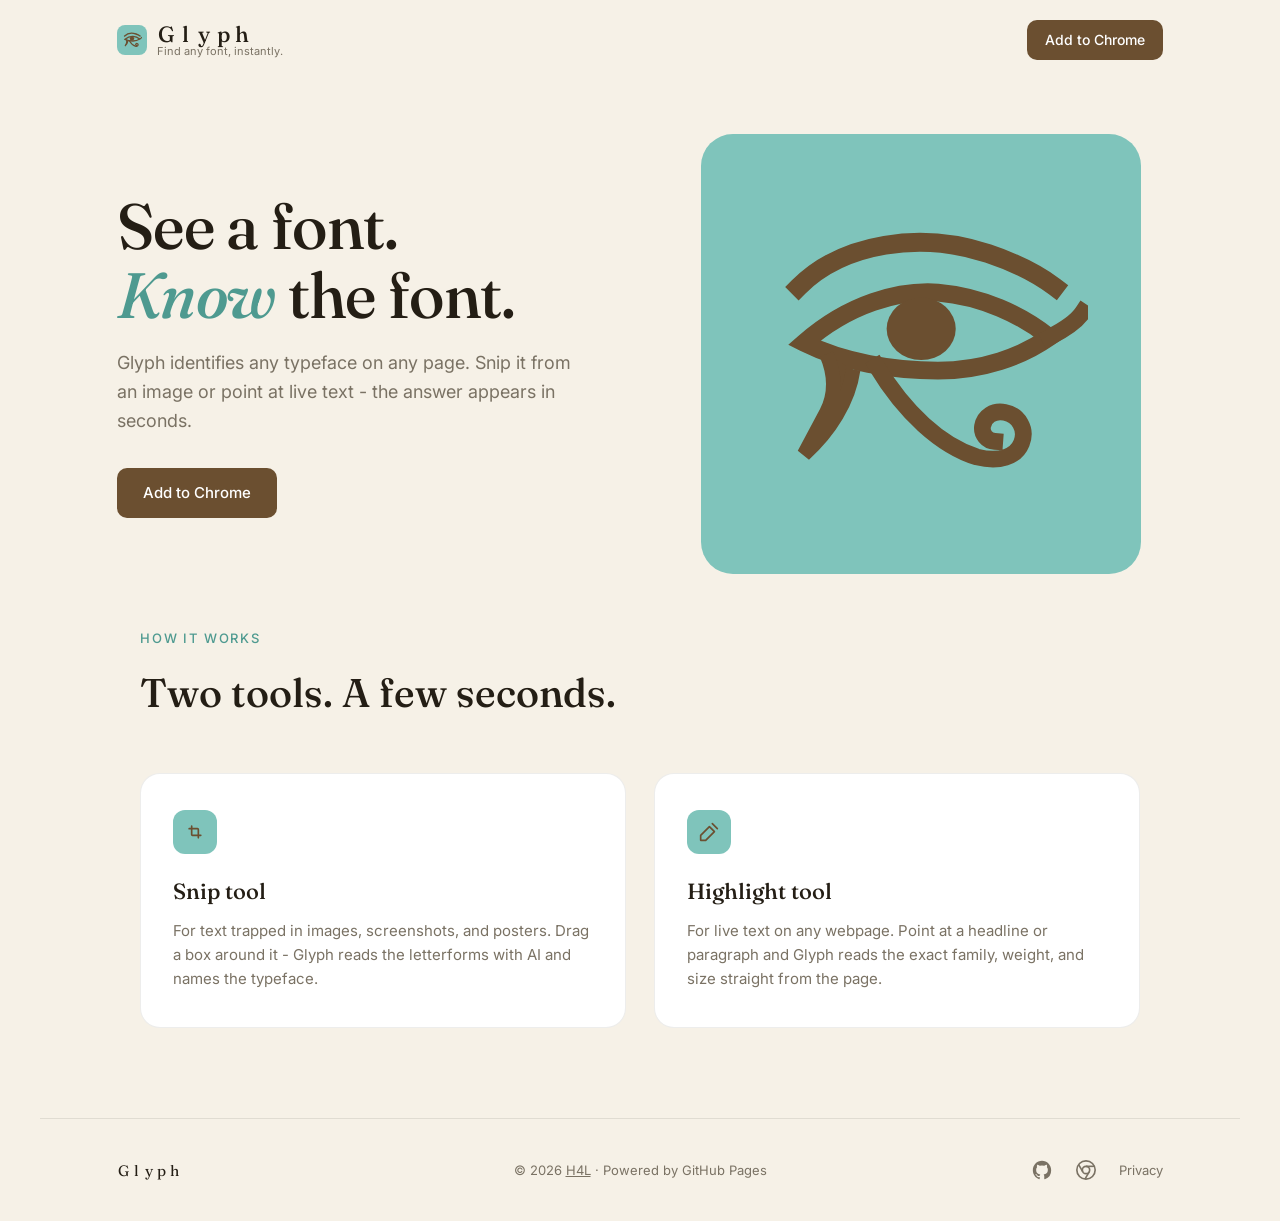
==== docs/index.html @ fb59b654 "Serve the privacy policy at /privacy/ so the address bar omits HTML filenames. Co-authored-by: Curso" ====
<!DOCTYPE html>
<html lang="en" class="is-loading">
<head>
<meta charset="utf-8" />
<meta name="viewport" content="width=device-width, initial-scale=1" />
<meta name="google-site-verification" content="kaML0ZGKJc46oklS4rG_bZQOGpfi-oRqp09yH_iU7cI" />
<title>Glyph - Find any font, instantly</title>
<link rel="icon" type="image/png" href="glyph-favicon.png">
<link rel="preconnect" href="https://fonts.googleapis.com">
<link rel="preconnect" href="https://fonts.gstatic.com" crossorigin>
<link id="glyph-fonts" rel="stylesheet" media="print" onload="this.media='all'" href="https://fonts.googleapis.com/css2?family=Fraunces:opsz,wght@9..144,400;9..144,500;9..144,600&family=Inter:wght@400;500&family=Noto+Sans+Egyptian+Hieroglyphs&display=swap">
<noscript><link rel="stylesheet" href="https://fonts.googleapis.com/css2?family=Fraunces:opsz,wght@9..144,400;9..144,500;9..144,600&family=Inter:wght@400;500&family=Noto+Sans+Egyptian+Hieroglyphs&display=swap"></noscript>
<style>
:root {
  --turquoise: #7FC4BB;
  --turquoise-deep: #4E9A90;
  --bronze: #6B4F30;
  --bronze-dark: #4A3620;
  --sand: #F6F1E7;
  --ink: #241E15;
  --muted: #7A7264;
}
* { margin: 0; padding: 0; box-sizing: border-box; }
html { scroll-behavior: smooth; }
body {
  font-family: "Inter", -apple-system, sans-serif;
  background: var(--sand);
  color: var(--ink);
  font-size: 16px;
  line-height: 1.6;
  -webkit-font-smoothing: antialiased;
}
.display { font-family: "Fraunces", Georgia, serif; }
h1, h2, h3 { font-family: "Fraunces", Georgia, serif; }

nav {
  display: flex;
  align-items: center;
  justify-content: space-between;
  padding: 20px 6vw;
  max-width: 1200px;
  margin: 0 auto;
}
.nav-brand { display: flex; align-items: center; gap: 10px; font-weight: 500; font-size: 22px; }
.brand-text {
  display: flex;
  flex-direction: column;
  align-items: flex-start;
  width: max-content;
  line-height: 1.15;
}
.brand-tag {
  font-size: 11px;
  color: var(--muted);
  font-weight: 400;
  font-family: "Inter", sans-serif;
  white-space: nowrap;
}
.wordmark {
  position: relative;
  display: inline-block;
  width: 4.3em;
  line-height: 1;
}
.latin-row, .hiero-row {
  display: grid;
  grid-template-columns: repeat(5, 1fr);
  width: 100%;
  align-items: center;
  justify-items: center;
}
.hiero-row {
  position: absolute;
  left: 0;
  top: 50%;
  transform: translateY(-50%);
  font-family: "Noto Sans Egyptian Hieroglyphs", serif;
  font-size: 0.56em;
  color: var(--bronze);
}
.latin-row span { animation: toHiero 27.04s linear infinite; }
.hiero-row span { opacity: 0; animation: toLatin 27.04s linear infinite; }
.latin-row span:nth-child(1), .hiero-row span:nth-child(1) { animation-delay: 0s; }
.latin-row span:nth-child(2), .hiero-row span:nth-child(2) { animation-delay: 1.4s; }
.latin-row span:nth-child(3), .hiero-row span:nth-child(3) { animation-delay: 2.8s; }
.latin-row span:nth-child(4), .hiero-row span:nth-child(4) { animation-delay: 4.2s; }
.latin-row span:nth-child(5), .hiero-row span:nth-child(5) { animation-delay: 5.6s; }

@keyframes toHiero {
  0%, 39.05% { opacity: 1; }
  46.45%, 71.3% { opacity: 0; }
  78.7%, 100% { opacity: 1; }
}
@keyframes toLatin {
  0%, 39.05% { opacity: 0; }
  46.45%, 71.3% { opacity: 1; }
  78.7%, 100% { opacity: 0; }
}
@media (prefers-reduced-motion: reduce) {
  .latin-row span { animation: none; }
  .hiero-row span { animation: none; opacity: 0; }
}
.nav-tile {
  width: 30px; height: 30px; border-radius: 8px;
  background: var(--turquoise);
  display: flex; align-items: center; justify-content: center;
}
.nav-links { display: flex; gap: 28px; align-items: center; }
.nav-links a { color: var(--muted); text-decoration: none; font-size: 14px; }
.nav-links a:hover { color: var(--ink); }
.nav-links a.btn-primary { color: #fff; }
.nav-links a.btn-primary:hover { color: #fff; }

.hero {
  max-width: 1200px;
  margin: 0 auto;
  padding: 6vh 6vw 0;
  display: grid;
  grid-template-columns: 1fr 1fr;
  gap: 6vw;
  align-items: center;
}
.hero-eye {
  background: var(--turquoise);
  border-radius: 32px;
  aspect-ratio: 1;
  display: flex;
  align-items: center;
  justify-content: center;
  max-width: 440px;
  justify-self: center;
  width: 100%;
}
.hero-eye svg { width: 76%; height: auto; }

h1 {
  font-family: "Fraunces", Georgia, serif;
  font-size: clamp(40px, 5vw, 64px);
  font-weight: 500;
  line-height: 1.08;
  letter-spacing: -0.01em;
  margin-bottom: 20px;
}
h1 em { font-style: italic; color: var(--turquoise-deep); }
.hero-sub {
  font-size: 18px;
  color: var(--muted);
  max-width: 42ch;
  margin-bottom: 32px;
}
.cta-row { display: flex; gap: 14px; align-items: center; flex-wrap: wrap; }
.btn {
  display: inline-block;
  padding: 13px 26px;
  border-radius: 10px;
  text-decoration: none;
  font-size: 15px;
  font-weight: 500;
  transition: transform 0.12s ease;
}
.btn:active { transform: scale(0.98); }
.btn-primary { background: var(--bronze); color: #fff; }
.btn-primary:hover { background: var(--bronze-dark); }
.btn-ghost { color: var(--bronze); border: 1.5px solid var(--bronze); }
.btn-ghost:hover { background: rgba(107, 79, 48, 0.06); }

.how {
  padding: 6vh 6vw 10vh;
}
.how-inner { max-width: 1000px; margin: 0 auto; }
.eyebrow {
  font-size: 13px;
  letter-spacing: 0.14em;
  text-transform: uppercase;
  color: var(--turquoise-deep);
  font-weight: 500;
  margin-bottom: 12px;
}
h2 {
  font-family: "Fraunces", Georgia, serif;
  font-size: clamp(28px, 3.2vw, 40px);
  font-weight: 500;
  margin-bottom: 48px;
}
.steps {
  display: grid;
  grid-template-columns: repeat(auto-fit, minmax(240px, 1fr));
  gap: 40px;
}
.step-mark {
  font-family: "Fraunces", Georgia, serif;
  font-size: 15px;
  color: var(--bronze);
  border: 1.5px solid var(--bronze);
  width: 34px; height: 34px;
  border-radius: 50%;
  display: flex; align-items: center; justify-content: center;
  margin-bottom: 16px;
}
.step h3 { font-family: "Fraunces", Georgia, serif; font-size: 17px; font-weight: 500; margin-bottom: 8px; }
.step p { font-size: 15px; color: var(--muted); }

.split {
  display: grid;
  grid-template-columns: repeat(auto-fit, minmax(280px, 1fr));
  gap: 28px;
}
.tool-card {
  background: #fff;
  border-radius: 20px;
  padding: 36px 32px;
  border: 0.5px solid rgba(36, 30, 21, 0.08);
}
.tool-card .icon {
  width: 44px; height: 44px;
  border-radius: 12px;
  background: var(--turquoise);
  display: flex; align-items: center; justify-content: center;
  margin-bottom: 20px;
}
.tool-card h3 {
  font-family: "Fraunces", Georgia, serif;
  font-size: 22px;
  font-weight: 500;
  margin-bottom: 10px;
}
.tool-card p { font-size: 15px; color: var(--muted); }

footer {
  border-top: 0.5px solid rgba(36, 30, 21, 0.1);
  padding: 40px 6vw;
  display: grid;
  grid-template-columns: 1fr auto 1fr;
  align-items: center;
  max-width: 1200px;
  margin: 0 auto;
  font-size: 13px;
  color: var(--muted);
}
footer > span:nth-child(2) { text-align: center; }
footer .footer-links { justify-self: end; }
footer .display { font-size: 15px; color: var(--ink); }
.footer-links { display: flex; gap: 22px; }
.footer-link {
  display: inline-flex;
  align-items: center;
  gap: 7px;
  color: var(--muted);
  text-decoration: none;
  font-size: 13px;
}
.footer-link:hover { color: var(--ink); }

@media (max-width: 760px) {
  .hero { grid-template-columns: 1fr; padding-top: 4vh; }
  .hero-eye { max-width: 300px; order: -1; }
  .nav-links a:not(.btn) { display: none; }
}
@media (prefers-reduced-motion: reduce) {
  html { scroll-behavior: auto; }
  .btn { transition: none; }
}

html.is-loading { overflow: hidden; }
#loader {
  position: fixed;
  inset: 0;
  z-index: 20;
  display: flex;
  align-items: center;
  justify-content: center;
  background: var(--sand);
  transition: opacity 0.45s ease, visibility 0.45s ease;
}
#loader.is-done {
  opacity: 0;
  visibility: hidden;
  pointer-events: none;
}
.loader-sr {
  position: absolute;
  width: 1px;
  height: 1px;
  padding: 0;
  margin: -1px;
  overflow: hidden;
  clip: rect(0, 0, 0, 0);
  white-space: nowrap;
  border: 0;
}
.loader-wordmark {
  position: relative;
  width: min(6.4em, 92vw);
  font-family: "Fraunces", Georgia, serif;
  font-size: clamp(52px, 8.5vw, 92px);
  font-weight: 500;
  line-height: 1;
  color: var(--ink);
}
.loader-latin,
.loader-hiero {
  display: grid;
  grid-template-columns: repeat(5, 1fr);
  width: 100%;
  align-items: center;
  justify-items: center;
}
.loader-hiero {
  position: absolute;
  left: 0;
  top: 50%;
  transform: translateY(-50%);
  font-family: "Noto Sans Egyptian Hieroglyphs", serif;
  font-weight: 400;
  font-size: 0.82em;
  color: var(--bronze);
}
.loader-hiero span { opacity: 0; }
#loader.loader-play .loader-latin span { animation: loaderToHiero 2.6s ease-in-out infinite; }
#loader.loader-play .loader-hiero span { animation: loaderToLatin 2.6s ease-in-out infinite; }
#loader.loader-play .loader-latin span:nth-child(1),
#loader.loader-play .loader-hiero span:nth-child(1) { animation-delay: 0s; }
#loader.loader-play .loader-latin span:nth-child(2),
#loader.loader-play .loader-hiero span:nth-child(2) { animation-delay: 0.14s; }
#loader.loader-play .loader-latin span:nth-child(3),
#loader.loader-play .loader-hiero span:nth-child(3) { animation-delay: 0.28s; }
#loader.loader-play .loader-latin span:nth-child(4),
#loader.loader-play .loader-hiero span:nth-child(4) { animation-delay: 0.42s; }
#loader.loader-play .loader-latin span:nth-child(5),
#loader.loader-play .loader-hiero span:nth-child(5) { animation-delay: 0.56s; }
@keyframes loaderToHiero {
  0%, 20% { opacity: 1; }
  36%, 70% { opacity: 0; }
  86%, 100% { opacity: 1; }
}
@keyframes loaderToLatin {
  0%, 20% { opacity: 0; }
  36%, 70% { opacity: 1; }
  86%, 100% { opacity: 0; }
}
@media (prefers-reduced-motion: reduce) {
  #loader { transition: none; }
  #loader.loader-play .loader-latin span,
  #loader.loader-play .loader-hiero span { animation: none; }
  #loader.loader-play .loader-hiero span { opacity: 0; }
}
</style>
</head>
<body>

<div id="loader" role="status" aria-live="polite">
  <span class="loader-sr">Loading</span>
  <span class="loader-wordmark" aria-hidden="true">
    <span class="loader-latin"><span>G</span><span>l</span><span>y</span><span>p</span><span>h</span></span>
    <span class="loader-hiero"><span>&#x133BC;</span><span>&#x130ED;</span><span>&#x131CC;</span><span>&#x132AA;</span><span>&#x13254;</span></span>
  </span>
</div>
<noscript><style>html.is-loading{overflow:auto}#loader{display:none!important}</style></noscript>

<nav>
  <div class="nav-brand">
    <span class="nav-tile" aria-hidden="true">
      <svg width="20" height="20" viewBox="0 0 60 52" fill="none">
        <path d="M8 14 C16 6 30 4 42 8 C48 10 52 12.5 54 14" stroke="#6B4F30" stroke-width="4" stroke-linecap="square" fill="none"/>
        <path d="M9 24 C17 17 26 14.5 33 15 C41 15.7 48 19 53 23 C48 26.5 41 29 33 29 C25 29 16 27.5 9 24 Z" stroke="#6B4F30" stroke-width="3.8" stroke-linejoin="miter" fill="none"/>
        <ellipse cx="30" cy="21.5" rx="6.6" ry="6" fill="#6B4F30"/>
        <path d="M53 23 C56 21.5 58 20 59 18.5" stroke="#6B4F30" stroke-width="3.6" stroke-linecap="square" fill="none"/>
        <path d="M13 26 C14.5 29.5 14.8 33 13 36.5 L9 44 C13.5 40 17 34.5 17.8 28.8" stroke="#6B4F30" stroke-width="3.2" stroke-linejoin="miter" fill="#6B4F30"/>
        <path d="M22 28.2 C27 36.5 33.5 42.5 40 44.5 C44 45.5 47 44.5 48 42 C49 39.5 47.5 37 45 36.5 C43 36.1 41.3 37.2 41 39 C40.8 40.4 41.8 41.6 43.2 41.7" stroke="#6B4F30" stroke-width="3.6" stroke-linecap="square" fill="none"/>
      </svg>
    </span>
    <span class="brand-text">
      <span class="display wordmark" aria-label="Glyph">
        <span class="latin-row" aria-hidden="true"><span>G</span><span>l</span><span>y</span><span>p</span><span>h</span></span>
        <span class="hiero-row" aria-hidden="true"><span>&#x133BC;</span><span>&#x130ED;</span><span>&#x131CC;</span><span>&#x132AA;</span><span>&#x13254;</span></span>
      </span>
      <span class="brand-tag">Find any font, instantly.</span>
    </span>
  </div>
  <div class="nav-links">
    <a href="https://chromewebstore.google.com/detail/glyph/ibioikhlalicigjadkpjfcjhdlkeegnj" class="btn btn-primary" style="padding: 9px 18px;">Add to Chrome</a>
  </div>
</nav>

<header class="hero">
  <div>
    <h1>See a font.<br /><em>Know</em> the font.</h1>
    <p class="hero-sub">Glyph identifies any typeface on any page. Snip it from an image or point at live text - the answer appears in seconds.</p>
    <div class="cta-row" id="install">
      <a class="btn btn-primary" href="https://chromewebstore.google.com/detail/glyph/ibioikhlalicigjadkpjfcjhdlkeegnj">Add to Chrome</a>
    </div>
  </div>
  <div class="hero-eye" aria-hidden="true">
    <svg viewBox="0 0 60 52" fill="none">
      <path d="M8 14 C16 6 30 4 42 8 C48 10 52 12.5 54 14" stroke="#6B4F30" stroke-width="3.4" stroke-linecap="square" fill="none"/>
      <path d="M9 24 C17 17 26 14.5 33 15 C41 15.7 48 19 53 23 C48 26.5 41 29 33 29 C25 29 16 27.5 9 24 Z" stroke="#6B4F30" stroke-width="3.2" stroke-linejoin="miter" fill="none"/>
      <ellipse cx="30" cy="21.5" rx="6.2" ry="5.6" fill="#6B4F30"/>
      <path d="M53 23 C56 21.5 58 20 59 18.5" stroke="#6B4F30" stroke-width="3" stroke-linecap="square" fill="none"/>
      <path d="M13 26 C14.5 29.5 14.8 33 13 36.5 L9 44 C13.5 40 17 34.5 17.8 28.8" stroke="#6B4F30" stroke-width="2.6" stroke-linejoin="miter" fill="#6B4F30"/>
      <path d="M22 28.2 C27 36.5 33.5 42.5 40 44.5 C44 45.5 47 44.5 48 42 C49 39.5 47.5 37 45 36.5 C43 36.1 41.3 37.2 41 39 C40.8 40.4 41.8 41.6 43.2 41.7" stroke="#6B4F30" stroke-width="3" stroke-linecap="square" fill="none"/>
    </svg>
  </div>
</header>

<section class="how" id="how">
  <div class="how-inner">
    <p class="eyebrow">How it works</p>
    <h2>Two tools. A few seconds.</h2>
    <div class="split" id="tools">
      <div class="tool-card">
        <div class="icon" aria-hidden="true">
          <svg width="20" height="20" viewBox="0 0 24 24" fill="none" stroke="#6B4F30" stroke-width="2" stroke-linecap="round" stroke-linejoin="round">
            <path d="M8 5v10a1 1 0 0 0 1 1h10"/><path d="M5 8h10a1 1 0 0 1 1 1v10"/>
          </svg>
        </div>
        <h3>Snip tool</h3>
        <p>For text trapped in images, screenshots, and posters. Drag a box around it - Glyph reads the letterforms with AI and names the typeface.</p>
      </div>
      <div class="tool-card">
        <div class="icon" aria-hidden="true">
          <svg width="20" height="20" viewBox="0 0 24 24" fill="none" stroke="#6B4F30" stroke-width="2" stroke-linecap="round" stroke-linejoin="round">
            <path d="M12.5 5.5 18.5 11.5 8 22H2v-6z"/><path d="M16 2l6 6"/>
          </svg>
        </div>
        <h3>Highlight tool</h3>
        <p>For live text on any webpage. Point at a headline or paragraph and Glyph reads the exact family, weight, and size straight from the page.</p>
      </div>
    </div>
  </div>
</section>

<footer>
  <span class="display wordmark" aria-label="Glyph">
    <span class="latin-row" aria-hidden="true"><span>G</span><span>l</span><span>y</span><span>p</span><span>h</span></span>
    <span class="hiero-row" aria-hidden="true"><span>&#x133BC;</span><span>&#x130ED;</span><span>&#x131CC;</span><span>&#x132AA;</span><span>&#x13254;</span></span>
  </span>
  <span>&copy; 2026 <a href="https://h4l-git.github.io/" class="footer-link" style="text-decoration: underline;">H4L</a> &middot; Powered by GitHub Pages</span>
  <div class="footer-links">
    <a href="https://github.com/h4l-git/Glyph" class="footer-link" aria-label="GitHub repository">
      <svg width="22" height="22" viewBox="0 0 24 24" fill="currentColor" aria-hidden="true"><path d="M12 2C6.48 2 2 6.58 2 12.25c0 4.53 2.87 8.37 6.84 9.73.5.09.68-.22.68-.49 0-.24-.01-.88-.01-1.73-2.78.62-3.37-1.37-3.37-1.37-.45-1.18-1.11-1.5-1.11-1.5-.91-.63.07-.62.07-.62 1 .07 1.53 1.06 1.53 1.06.89 1.57 2.34 1.11 2.91.85.09-.66.35-1.11.63-1.37-2.22-.26-4.56-1.14-4.56-5.07 0-1.12.39-2.03 1.03-2.75-.1-.26-.45-1.3.1-2.71 0 0 .84-.28 2.75 1.05a9.34 9.34 0 0 1 5 0c1.91-1.33 2.75-1.05 2.75-1.05.55 1.41.2 2.45.1 2.71.64.72 1.03 1.63 1.03 2.75 0 3.94-2.34 4.8-4.57 5.06.36.32.68.94.68 1.9 0 1.37-.01 2.47-.01 2.81 0 .27.18.59.69.49A10.05 10.05 0 0 0 22 12.25C22 6.58 17.52 2 12 2Z"/></svg>
    </a>
    <a href="https://chromewebstore.google.com/detail/glyph/ibioikhlalicigjadkpjfcjhdlkeegnj" class="footer-link" aria-label="Chrome Web Store">
      <svg width="22" height="22" viewBox="0 0 24 24" fill="none" stroke="currentColor" stroke-width="1.8" aria-hidden="true"><circle cx="12" cy="12" r="10"/><circle cx="12" cy="12" r="4"/><path d="M21.17 8H12"/><path d="M3.95 6.06 8.54 14"/><path d="M10.88 21.94 15.46 14"/></svg>
    </a>
    <a href="privacy/" class="footer-link">Privacy</a>
  </div>
</footer>

<script>
(function () {
  var loader = document.getElementById("loader");
  if (!loader) return;
  var reduceMotion = window.matchMedia("(prefers-reduced-motion: reduce)").matches;
  var shownAt = 0;
  var fontsSettled = false;
  var pageReady = false;
  var scheduled = false;
  var closing = false;

  function whenFonts() {
    return new Promise(function (resolve) {
      var link = document.getElementById("glyph-fonts");
      var settled = false;
      function finish(ok) {
        if (settled) return;
        settled = true;
        resolve(ok);
      }
      var cap = setTimeout(function () { finish(false); }, 4000);
      function ready() {
        var fonts = document.fonts;
        var done = fonts && fonts.ready ? fonts.ready : Promise.resolve();
        done.then(function () {
          if (!fonts || !fonts.load) {
            clearTimeout(cap);
            finish(true);
            return;
          }
          fonts.load('16px "Noto Sans Egyptian Hieroglyphs"').then(function () {
            clearTimeout(cap);
            finish(fonts.check('16px "Noto Sans Egyptian Hieroglyphs"'));
          }).catch(function () {
            clearTimeout(cap);
            finish(false);
          });
        });
      }
      if (!link || link.media === "all") ready();
      else link.addEventListener("load", function () { setTimeout(ready, 0); }, { once: true });
    });
  }

  function whenPage() {
    return new Promise(function (resolve) {
      if (document.readyState === "complete") resolve();
      else window.addEventListener("load", function () { resolve(); }, { once: true });
    });
  }

  function dismiss() {
    if (closing) return;
    closing = true;
    loader.classList.add("is-done");
    document.documentElement.classList.remove("is-loading");
    var removed = false;
    function remove() {
      if (removed) return;
      removed = true;
      loader.remove();
    }
    loader.addEventListener("transitionend", remove, { once: true });
    setTimeout(remove, 700);
  }

  function tryDismiss() {
    if (scheduled || !shownAt || !fontsSettled || !pageReady) return;
    scheduled = true;
    var minSeen = reduceMotion ? 200 : 1600;
    var wait = Math.max(0, minSeen - (Date.now() - shownAt));
    setTimeout(dismiss, wait);
  }

  requestAnimationFrame(function () {
    requestAnimationFrame(function () {
      shownAt = Date.now();
      tryDismiss();
    });
  });

  whenFonts().then(function (ok) {
    if (ok && !reduceMotion) loader.classList.add("loader-play");
    fontsSettled = true;
    tryDismiss();
  });
  whenPage().then(function () {
    pageReady = true;
    tryDismiss();
  });

  if ("serviceWorker" in navigator) {
    navigator.serviceWorker.register("sw.js").catch(function () {});
  }
})();
</script>

</body>
</html>
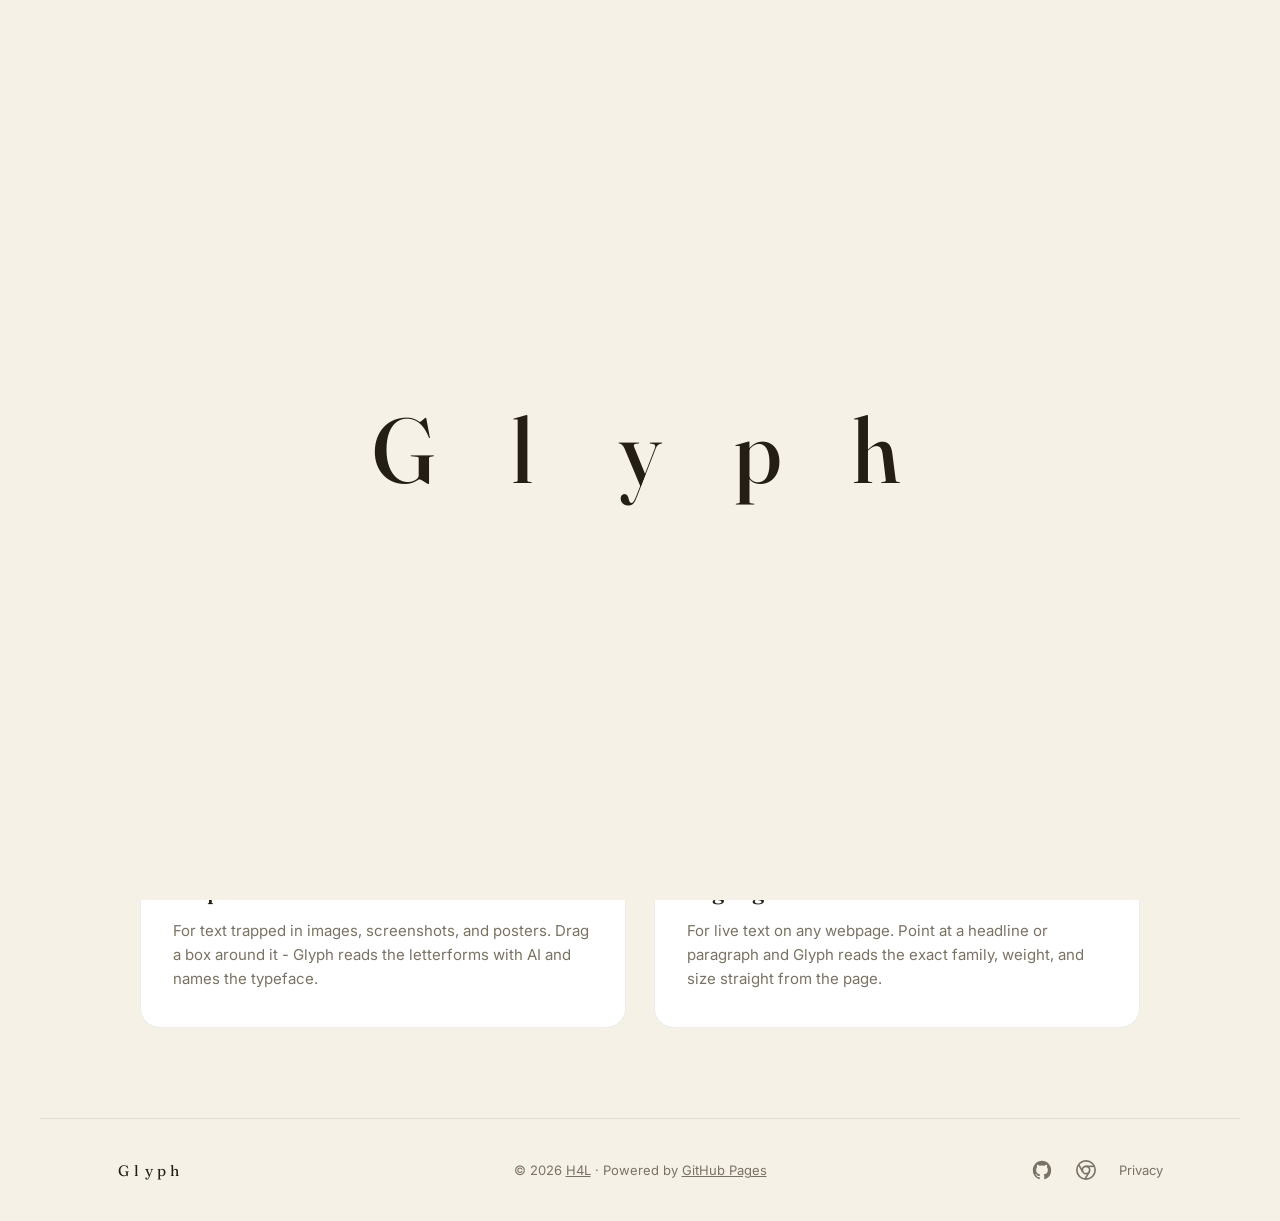
==== commit 7b981298: "Link GitHub Pages in the site footer to the Pages docs. Co-authored-by: Cursor <cursoragent@cursor.c" ====
--- a/docs/index.html
+++ b/docs/index.html
@@ -434,7 +434,7 @@
     <span class="latin-row" aria-hidden="true"><span>G</span><span>l</span><span>y</span><span>p</span><span>h</span></span>
     <span class="hiero-row" aria-hidden="true"><span>&#x133BC;</span><span>&#x130ED;</span><span>&#x131CC;</span><span>&#x132AA;</span><span>&#x13254;</span></span>
   </span>
-  <span>&copy; 2026 <a href="https://h4l-git.github.io/" class="footer-link" style="text-decoration: underline;">H4L</a> &middot; Powered by GitHub Pages</span>
+  <span>&copy; 2026 <a href="https://h4l-git.github.io/" class="footer-link" style="text-decoration: underline;">H4L</a> &middot; Powered by <a href="https://docs.github.com/en/pages" class="footer-link" style="text-decoration: underline;">GitHub Pages</a></span>
   <div class="footer-links">
     <a href="https://github.com/h4l-git/Glyph" class="footer-link" aria-label="GitHub repository">
       <svg width="22" height="22" viewBox="0 0 24 24" fill="currentColor" aria-hidden="true"><path d="M12 2C6.48 2 2 6.58 2 12.25c0 4.53 2.87 8.37 6.84 9.73.5.09.68-.22.68-.49 0-.24-.01-.88-.01-1.73-2.78.62-3.37-1.37-3.37-1.37-.45-1.18-1.11-1.5-1.11-1.5-.91-.63.07-.62.07-.62 1 .07 1.53 1.06 1.53 1.06.89 1.57 2.34 1.11 2.91.85.09-.66.35-1.11.63-1.37-2.22-.26-4.56-1.14-4.56-5.07 0-1.12.39-2.03 1.03-2.75-.1-.26-.45-1.3.1-2.71 0 0 .84-.28 2.75 1.05a9.34 9.34 0 0 1 5 0c1.91-1.33 2.75-1.05 2.75-1.05.55 1.41.2 2.45.1 2.71.64.72 1.03 1.63 1.03 2.75 0 3.94-2.34 4.8-4.57 5.06.36.32.68.94.68 1.9 0 1.37-.01 2.47-.01 2.81 0 .27.18.59.69.49A10.05 10.05 0 0 0 22 12.25C22 6.58 17.52 2 12 2Z"/></svg>
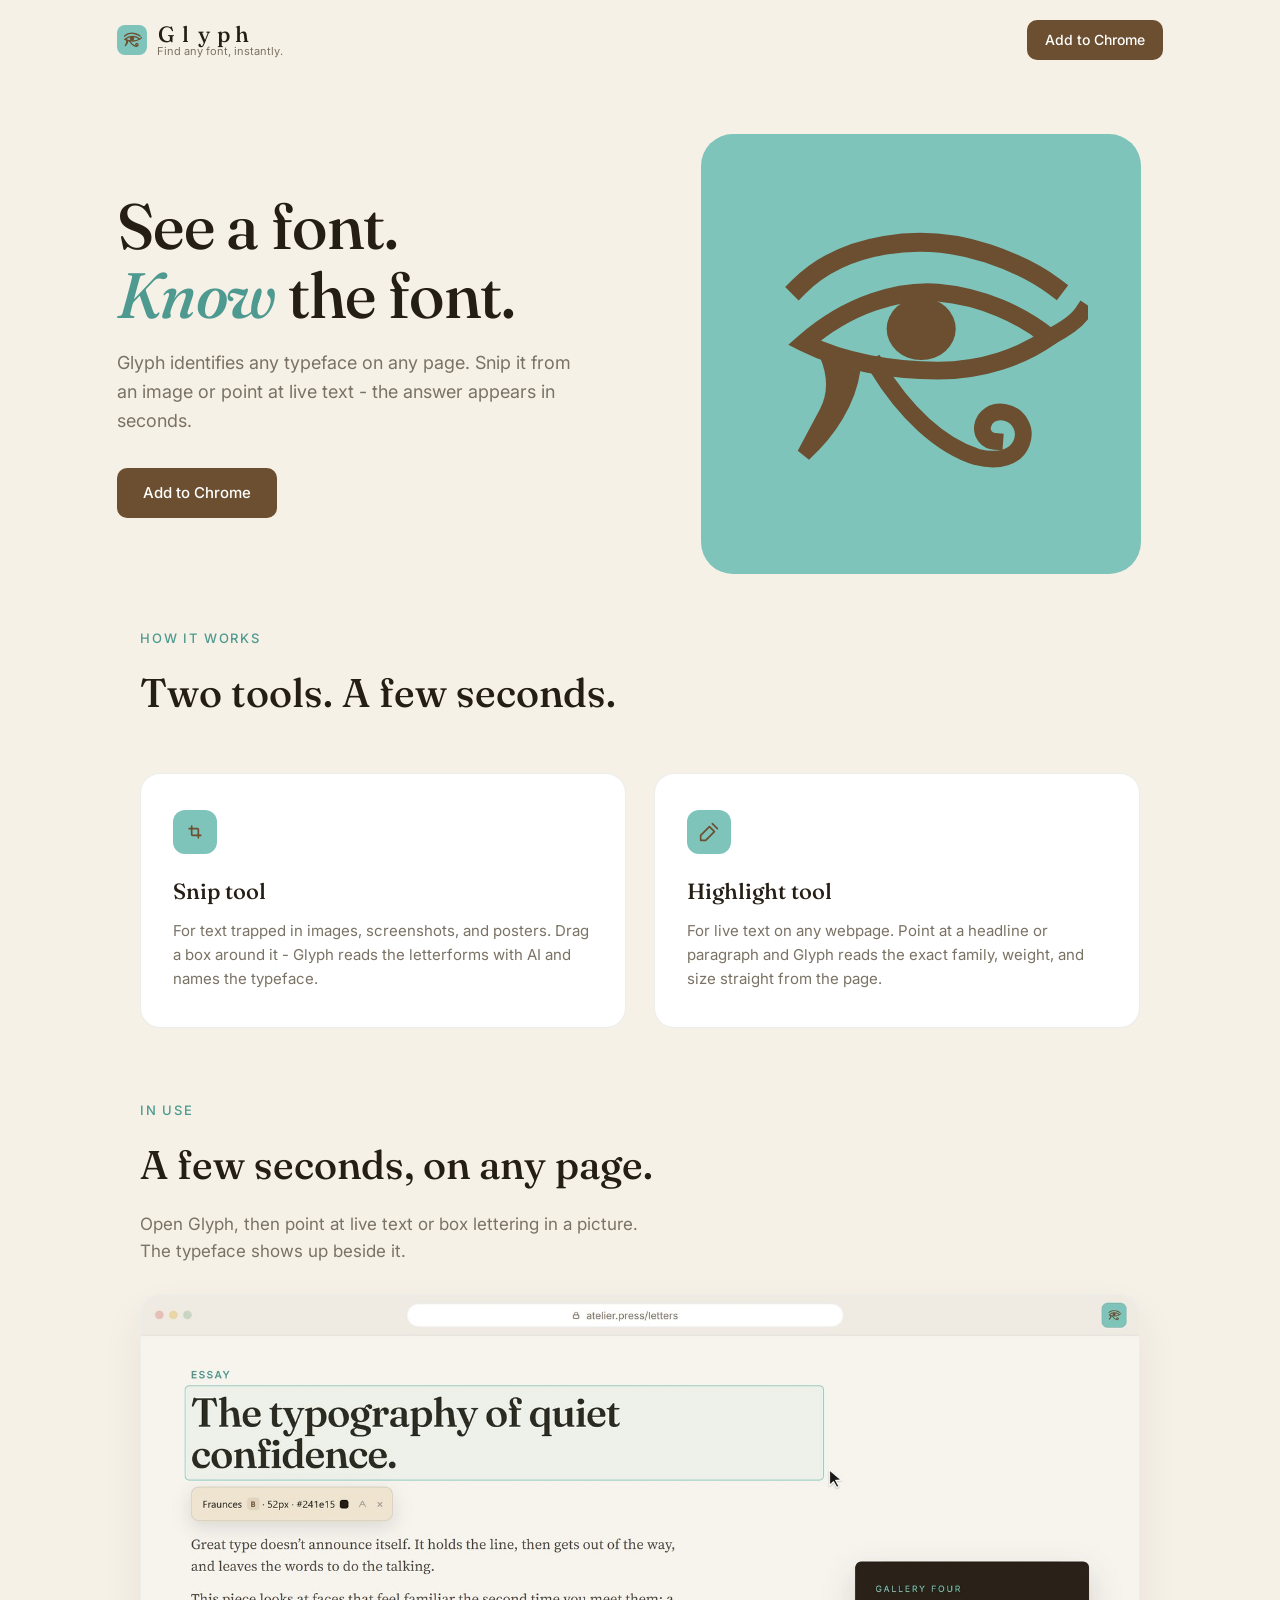
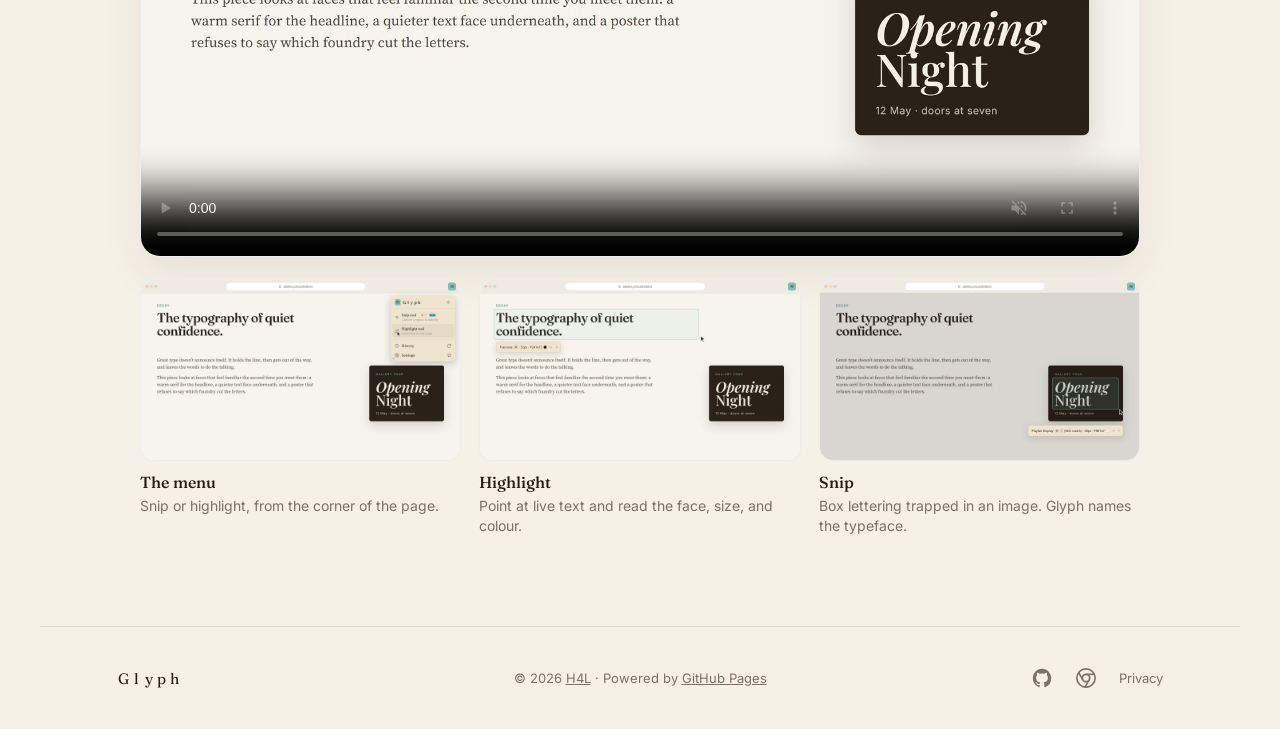
==== commit 4cb80ec1: "Show Glyph in use on the landing page. A short walkthrough and three stills make Highlight and Snip " ====
--- a/docs/index.html
+++ b/docs/index.html
@@ -165,7 +165,60 @@
 .btn-ghost:hover { background: rgba(107, 79, 48, 0.06); }
 
 .how {
-  padding: 6vh 6vw 10vh;
+  padding: 6vh 6vw 4vh;
+}
+.in-use {
+  padding: 4vh 6vw 10vh;
+}
+.in-use-inner { max-width: 1000px; margin: 0 auto; }
+.in-use h2 { margin-bottom: 14px; }
+.in-use-lead {
+  color: var(--muted);
+  font-size: 17px;
+  max-width: 48ch;
+  margin-bottom: 28px;
+}
+.demo-frame {
+  background: #fff;
+  border-radius: 20px;
+  overflow: hidden;
+  border: 0.5px solid rgba(36, 30, 21, 0.08);
+  box-shadow: 0 18px 40px rgba(36, 30, 21, 0.07);
+}
+.demo-frame video {
+  display: block;
+  width: 100%;
+  height: auto;
+  background: #f7f4ee;
+}
+.shot-grid {
+  display: grid;
+  grid-template-columns: repeat(3, 1fr);
+  gap: 18px;
+  margin-top: 22px;
+}
+.shot-grid figure { margin: 0; }
+.shot-grid img {
+  width: 100%;
+  height: auto;
+  display: block;
+  border-radius: 14px;
+  border: 0.5px solid rgba(36, 30, 21, 0.08);
+  background: #fff;
+}
+.shot-grid figcaption {
+  margin-top: 10px;
+  font-size: 14px;
+  line-height: 1.45;
+  color: var(--muted);
+}
+.shot-grid strong {
+  display: block;
+  font-family: "Fraunces", Georgia, serif;
+  font-weight: 500;
+  font-size: 16px;
+  color: var(--ink);
+  margin-bottom: 2px;
 }
 .how-inner { max-width: 1000px; margin: 0 auto; }
 .eyebrow {
@@ -255,6 +308,7 @@
   .hero { grid-template-columns: 1fr; padding-top: 4vh; }
   .hero-eye { max-width: 300px; order: -1; }
   .nav-links a:not(.btn) { display: none; }
+  .shot-grid { grid-template-columns: 1fr; }
 }
 @media (prefers-reduced-motion: reduce) {
   html { scroll-behavior: auto; }
@@ -425,6 +479,33 @@
         <h3>Highlight tool</h3>
         <p>For live text on any webpage. Point at a headline or paragraph and Glyph reads the exact family, weight, and size straight from the page.</p>
       </div>
+    </div>
+  </div>
+</section>
+
+<section class="in-use" id="in-use">
+  <div class="in-use-inner">
+    <p class="eyebrow">In use</p>
+    <h2>A few seconds, on any page.</h2>
+    <p class="in-use-lead">Open Glyph, then point at live text or box lettering in a picture. The typeface shows up beside it.</p>
+    <div class="demo-frame">
+      <video id="demo" controls playsinline muted loop preload="metadata" poster="shots/highlight.jpg" width="1280" height="720">
+        <source src="shots/glyph-demo.mp4" type="video/mp4">
+      </video>
+    </div>
+    <div class="shot-grid">
+      <figure>
+        <img src="shots/menu.jpg" width="1600" height="900" alt="The Glyph menu open in the corner of a webpage, with the pointer on Highlight tool.">
+        <figcaption><strong>The menu</strong>Snip or highlight, from the corner of the page.</figcaption>
+      </figure>
+      <figure>
+        <img src="shots/highlight.jpg" width="1600" height="900" alt="Highlight tool outlining a headline, with a card reading Fraunces, bold, 52 pixels.">
+        <figcaption><strong>Highlight</strong>Point at live text and read the face, size, and colour.</figcaption>
+      </figure>
+      <figure>
+        <img src="shots/snip.jpg" width="1600" height="900" alt="Snip tool boxing the words Opening Night on a poster, with a card naming Playfair Display.">
+        <figcaption><strong>Snip</strong>Box lettering trapped in an image. Glyph names the typeface.</figcaption>
+      </figure>
     </div>
   </div>
 </section>
@@ -540,6 +621,12 @@
   if ("serviceWorker" in navigator) {
     navigator.serviceWorker.register("sw.js").catch(function () {});
   }
+
+  var demo = document.getElementById("demo");
+  if (demo && !window.matchMedia("(prefers-reduced-motion: reduce)").matches) {
+    demo.autoplay = true;
+    demo.play().catch(function () {});
+  }
 })();
 </script>
 
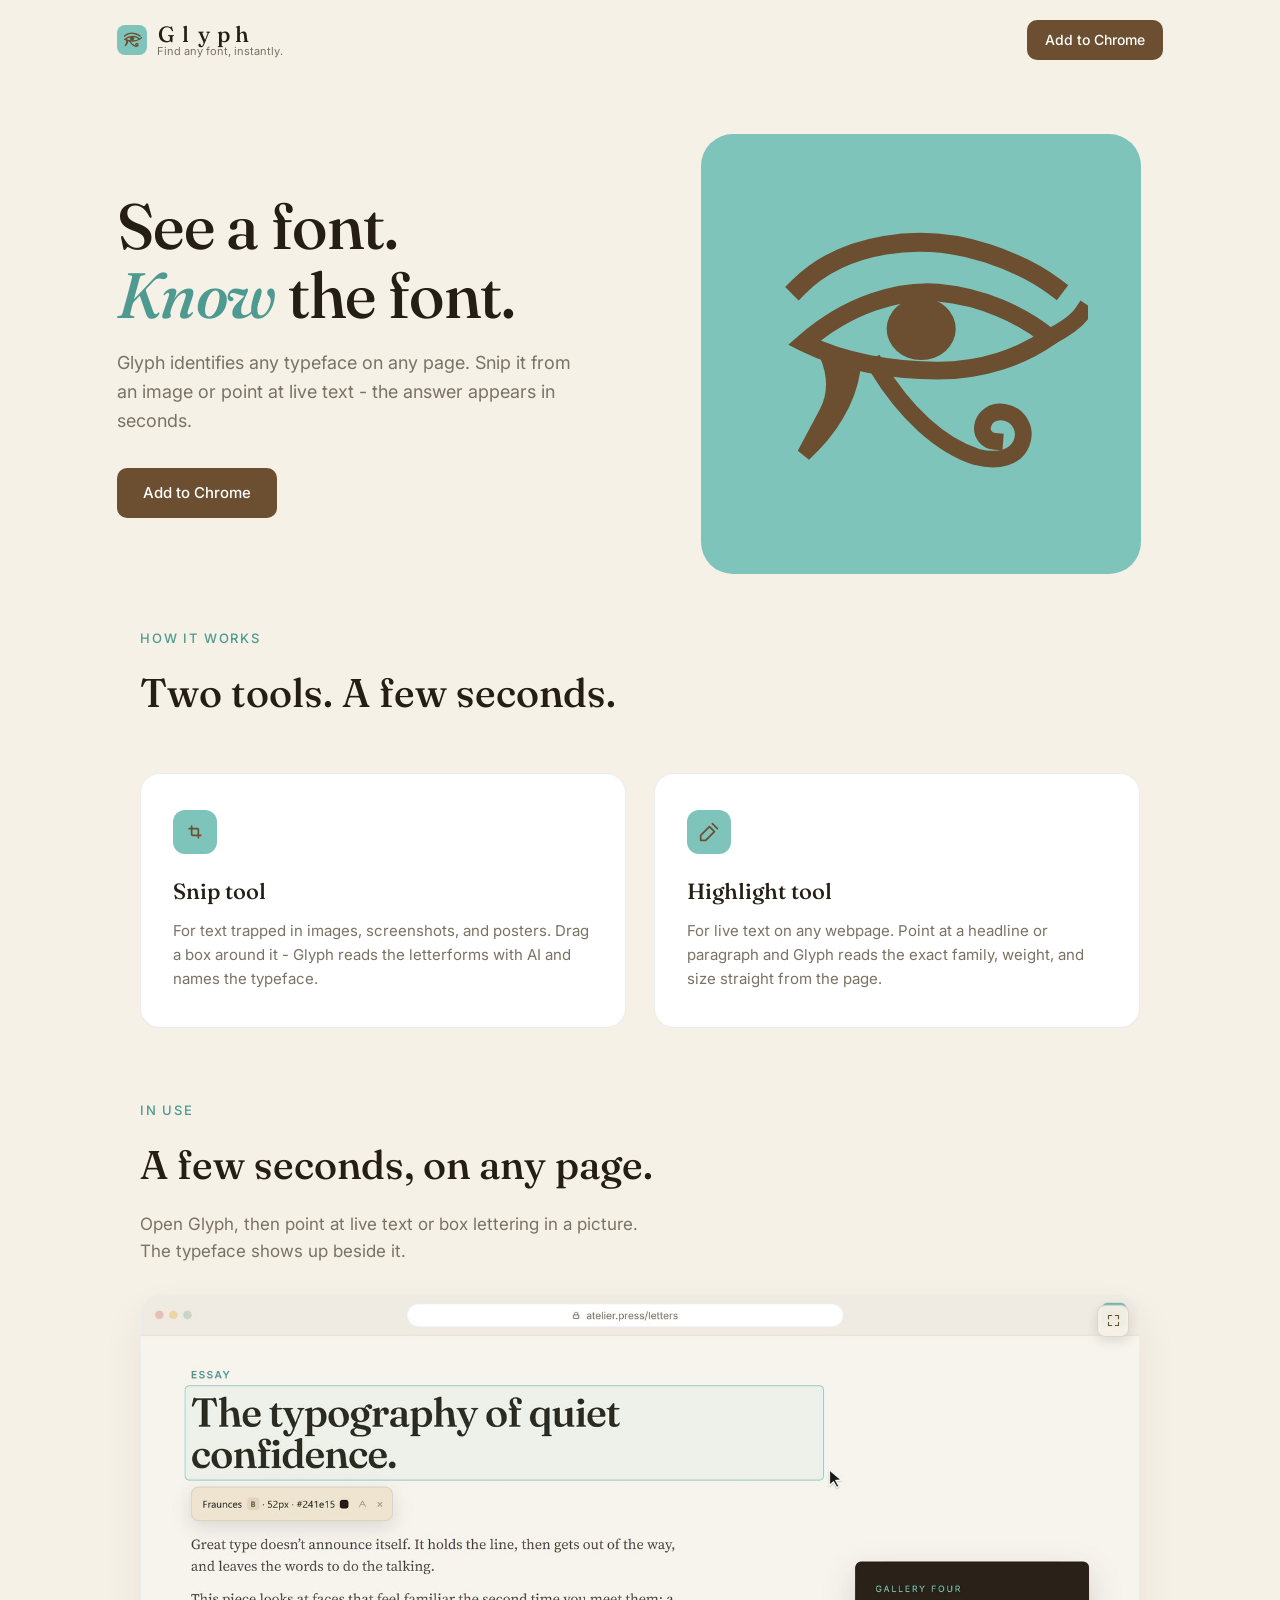
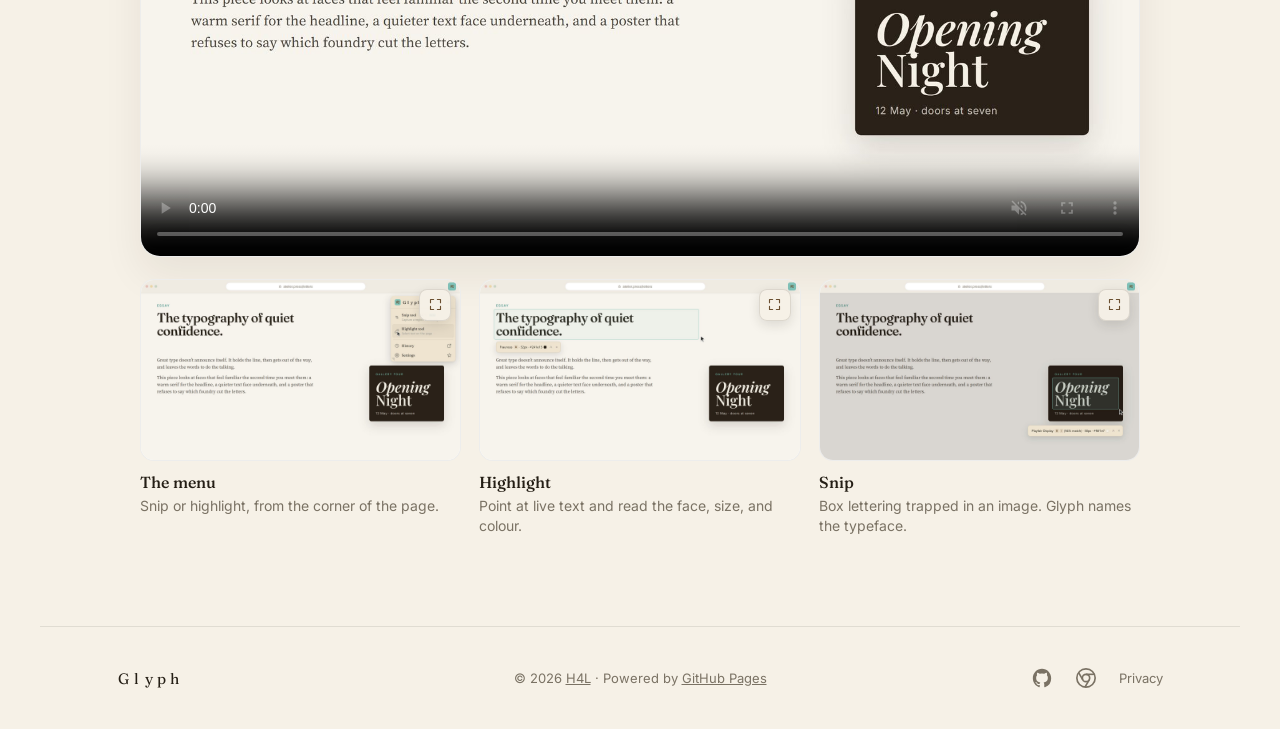
==== commit 03bf287d: "Let the walkthrough stills and video expand in place. Click a screenshot or the video to enlarge it " ====
--- a/docs/index.html
+++ b/docs/index.html
@@ -220,6 +220,56 @@
   color: var(--ink);
   margin-bottom: 2px;
 }
+.demo-frame { position: relative; }
+.shot-toggle {
+  position: relative;
+  display: block;
+  width: 100%;
+  padding: 0;
+  border: 0;
+  background: none;
+  cursor: zoom-in;
+  border-radius: 14px;
+  color: var(--bronze);
+}
+.shot-grid figure.is-open { grid-column: 1 / -1; }
+.shot-grid figure.is-open .shot-toggle { cursor: zoom-out; }
+.shot-toggle:focus-visible,
+.frame-toggle:focus-visible {
+  outline: 2px solid var(--turquoise-deep);
+  outline-offset: 3px;
+}
+.frame-icon,
+.frame-toggle {
+  position: absolute;
+  top: 10px;
+  right: 10px;
+  width: 32px;
+  height: 32px;
+  display: flex;
+  align-items: center;
+  justify-content: center;
+  border-radius: 8px;
+  border: 0.5px solid rgba(36, 30, 21, 0.12);
+  background: rgba(246, 241, 231, 0.94);
+  color: var(--bronze);
+  box-shadow: 0 4px 12px rgba(36, 30, 21, 0.12);
+}
+.frame-icon { pointer-events: none; }
+.frame-toggle {
+  z-index: 2;
+  padding: 0;
+  cursor: pointer;
+}
+.icon-min { display: none; }
+.demo-frame.is-open .icon-max,
+.shot-grid figure.is-open .icon-max { display: none; }
+.demo-frame.is-open .icon-min,
+.shot-grid figure.is-open .icon-min { display: block; }
+.demo-frame.is-open {
+  width: min(1400px, calc(100vw - 48px));
+  margin-left: calc((100% - min(1400px, calc(100vw - 48px))) / 2);
+}
 .how-inner { max-width: 1000px; margin: 0 auto; }
 .eyebrow {
   font-size: 13px;
@@ -309,6 +359,12 @@
   .hero-eye { max-width: 300px; order: -1; }
   .nav-links a:not(.btn) { display: none; }
   .shot-grid { grid-template-columns: 1fr; }
+  .shot-grid figure.is-open {
+    width: 100vw;
+    margin-left: calc(50% - 50vw);
+  }
+  .shot-grid figure.is-open img,
+  .shot-grid figure.is-open .shot-toggle { border-radius: 0; }
 }
 @media (prefers-reduced-motion: reduce) {
   html { scroll-behavior: auto; }
@@ -488,22 +544,44 @@
     <p class="eyebrow">In use</p>
     <h2>A few seconds, on any page.</h2>
     <p class="in-use-lead">Open Glyph, then point at live text or box lettering in a picture. The typeface shows up beside it.</p>
-    <div class="demo-frame">
+    <div class="demo-frame" id="demo-frame">
       <video id="demo" controls playsinline muted loop preload="metadata" poster="shots/highlight.jpg" width="1280" height="720">
         <source src="shots/glyph-demo.mp4" type="video/mp4">
       </video>
+      <button type="button" class="frame-toggle" id="demo-toggle" aria-expanded="false" aria-controls="demo" aria-label="Maximise video">
+        <svg class="icon-max" viewBox="0 0 24 24" width="15" height="15" fill="none" stroke="currentColor" stroke-width="1.8" stroke-linecap="round" stroke-linejoin="round" aria-hidden="true"><path d="M9 4H4v5M15 4h5v5M20 15v5h-5M4 15v5h5"/></svg>
+        <svg class="icon-min" viewBox="0 0 24 24" width="15" height="15" fill="none" stroke="currentColor" stroke-width="1.8" stroke-linecap="round" stroke-linejoin="round" aria-hidden="true"><path d="M4 9h5V4M15 4v5h5M20 15h-5v5M9 20v-5H4"/></svg>
+      </button>
     </div>
     <div class="shot-grid">
       <figure>
-        <img src="shots/menu.jpg" width="1600" height="900" alt="The Glyph menu open in the corner of a webpage, with the pointer on Highlight tool.">
+        <button type="button" class="shot-toggle" aria-expanded="false" aria-label="Maximise the menu screenshot">
+          <img src="shots/menu.jpg" width="1600" height="900" alt="The Glyph menu open in the corner of a webpage, with the pointer on Highlight tool.">
+          <span class="frame-icon" aria-hidden="true">
+            <svg class="icon-max" viewBox="0 0 24 24" width="15" height="15" fill="none" stroke="currentColor" stroke-width="1.8" stroke-linecap="round" stroke-linejoin="round"><path d="M9 4H4v5M15 4h5v5M20 15v5h-5M4 15v5h5"/></svg>
+            <svg class="icon-min" viewBox="0 0 24 24" width="15" height="15" fill="none" stroke="currentColor" stroke-width="1.8" stroke-linecap="round" stroke-linejoin="round"><path d="M4 9h5V4M15 4v5h5M20 15h-5v5M9 20v-5H4"/></svg>
+          </span>
+        </button>
         <figcaption><strong>The menu</strong>Snip or highlight, from the corner of the page.</figcaption>
       </figure>
       <figure>
-        <img src="shots/highlight.jpg" width="1600" height="900" alt="Highlight tool outlining a headline, with a card reading Fraunces, bold, 52 pixels.">
+        <button type="button" class="shot-toggle" aria-expanded="false" aria-label="Maximise the highlight screenshot">
+          <img src="shots/highlight.jpg" width="1600" height="900" alt="Highlight tool outlining a headline, with a card reading Fraunces, bold, 52 pixels.">
+          <span class="frame-icon" aria-hidden="true">
+            <svg class="icon-max" viewBox="0 0 24 24" width="15" height="15" fill="none" stroke="currentColor" stroke-width="1.8" stroke-linecap="round" stroke-linejoin="round"><path d="M9 4H4v5M15 4h5v5M20 15v5h-5M4 15v5h5"/></svg>
+            <svg class="icon-min" viewBox="0 0 24 24" width="15" height="15" fill="none" stroke="currentColor" stroke-width="1.8" stroke-linecap="round" stroke-linejoin="round"><path d="M4 9h5V4M15 4v5h5M20 15h-5v5M9 20v-5H4"/></svg>
+          </span>
+        </button>
         <figcaption><strong>Highlight</strong>Point at live text and read the face, size, and colour.</figcaption>
       </figure>
       <figure>
-        <img src="shots/snip.jpg" width="1600" height="900" alt="Snip tool boxing the words Opening Night on a poster, with a card naming Playfair Display.">
+        <button type="button" class="shot-toggle" aria-expanded="false" aria-label="Maximise the snip screenshot">
+          <img src="shots/snip.jpg" width="1600" height="900" alt="Snip tool boxing the words Opening Night on a poster, with a card naming Playfair Display.">
+          <span class="frame-icon" aria-hidden="true">
+            <svg class="icon-max" viewBox="0 0 24 24" width="15" height="15" fill="none" stroke="currentColor" stroke-width="1.8" stroke-linecap="round" stroke-linejoin="round"><path d="M9 4H4v5M15 4h5v5M20 15v5h-5M4 15v5h5"/></svg>
+            <svg class="icon-min" viewBox="0 0 24 24" width="15" height="15" fill="none" stroke="currentColor" stroke-width="1.8" stroke-linecap="round" stroke-linejoin="round"><path d="M4 9h5V4M15 4v5h5M20 15h-5v5M9 20v-5H4"/></svg>
+          </span>
+        </button>
         <figcaption><strong>Snip</strong>Box lettering trapped in an image. Glyph names the typeface.</figcaption>
       </figure>
     </div>
@@ -623,10 +701,44 @@
   }
 
   var demo = document.getElementById("demo");
-  if (demo && !window.matchMedia("(prefers-reduced-motion: reduce)").matches) {
+  if (demo && !reduceMotion) {
     demo.autoplay = true;
     demo.play().catch(function () {});
   }
+
+  function setExpanded(host, open) {
+    host.classList.toggle("is-open", open);
+    var btn = host.querySelector("[aria-expanded]");
+    if (!btn) return;
+    btn.setAttribute("aria-expanded", open ? "true" : "false");
+    var label = btn.getAttribute("aria-label") || "";
+    btn.setAttribute("aria-label", (open ? "Minimise" : "Maximise") + label.replace(/^(Maximise|Minimise)/, ""));
+  }
+
+  var demoFrame = document.getElementById("demo-frame");
+  var demoToggle = document.getElementById("demo-toggle");
+  if (demoFrame && demoToggle) {
+    demoToggle.addEventListener("click", function () {
+      setExpanded(demoFrame, !demoFrame.classList.contains("is-open"));
+    });
+  }
+
+  document.querySelectorAll(".shot-toggle").forEach(function (btn) {
+    btn.addEventListener("click", function () {
+      var figure = btn.closest("figure");
+      var open = !figure.classList.contains("is-open");
+      document.querySelectorAll(".shot-grid figure.is-open").forEach(function (other) {
+        if (other !== figure) setExpanded(other, false);
+      });
+      setExpanded(figure, open);
+      if (open) figure.scrollIntoView({ block: "nearest", behavior: reduceMotion ? "auto" : "smooth" });
+    });
+  });
+
+  document.addEventListener("keydown", function (event) {
+    if (event.key !== "Escape") return;
+    document.querySelectorAll(".is-open").forEach(function (host) { setExpanded(host, false); });
+  });
 })();
 </script>
 
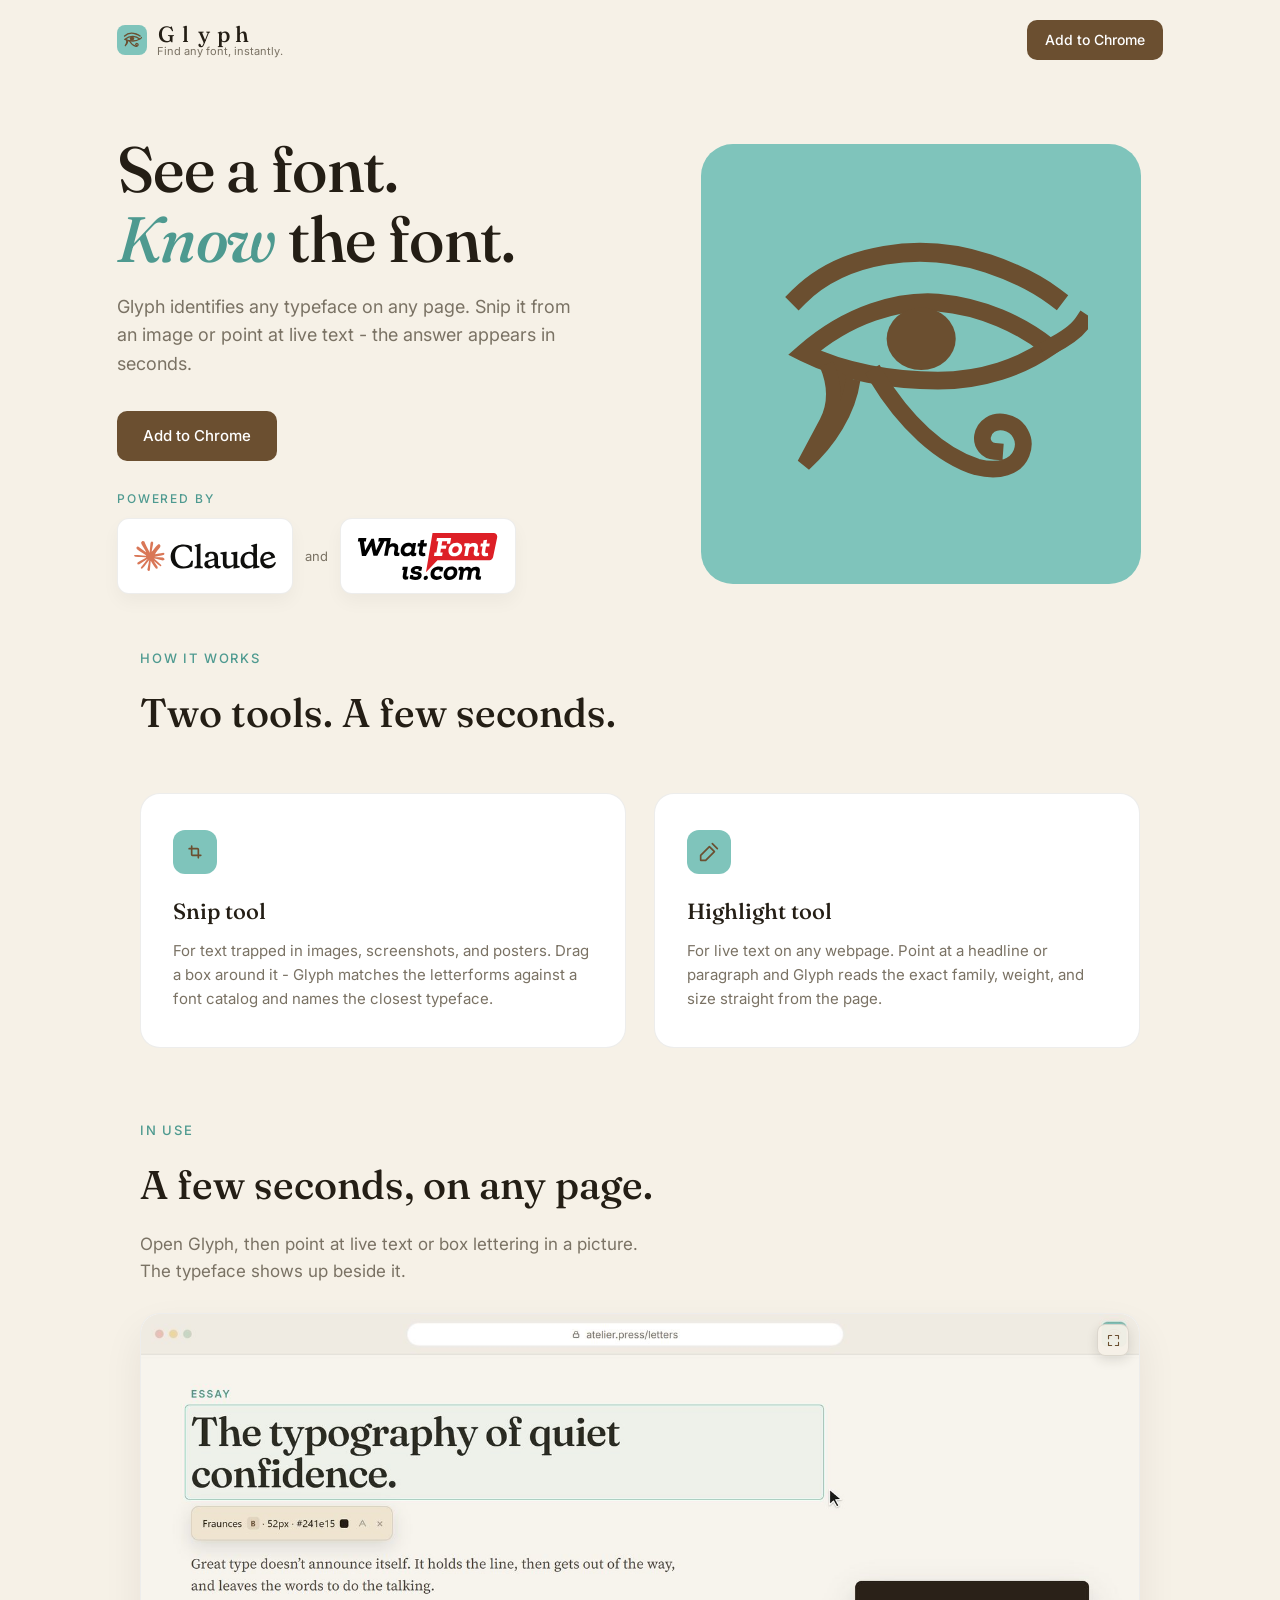
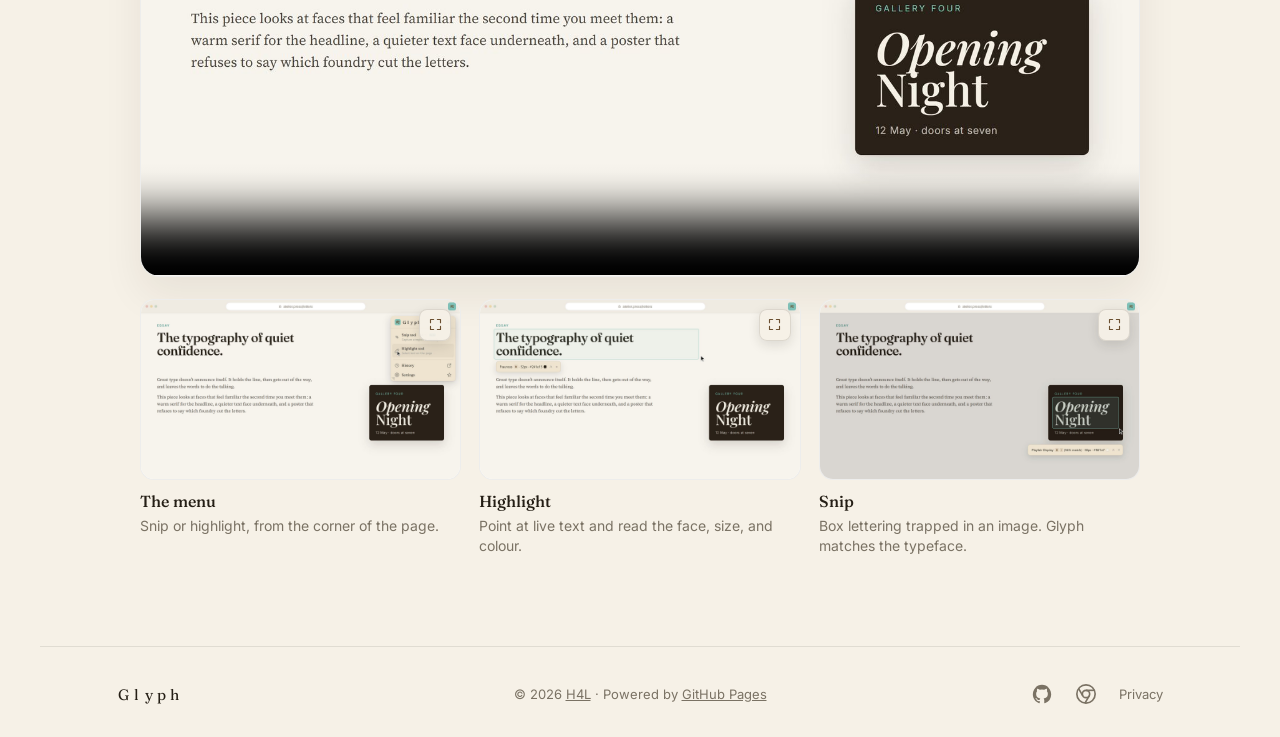
==== commit 2bcfc266: "Identify snipped fonts with WhatFontIs, and credit Claude and WhatFontIs on the site. Co-authored-by" ====
--- a/docs/index.html
+++ b/docs/index.html
@@ -149,6 +149,44 @@
   margin-bottom: 32px;
 }
 .cta-row { display: flex; gap: 14px; align-items: center; flex-wrap: wrap; }
+.powered { margin-top: 28px; }
+.powered-kicker {
+  margin: 0 0 10px;
+  font-size: 12px;
+  letter-spacing: 0.16em;
+  text-transform: uppercase;
+  color: var(--turquoise-deep);
+  font-weight: 500;
+}
+.powered-logos {
+  display: flex;
+  align-items: center;
+  gap: 12px;
+  flex-wrap: wrap;
+}
+.logo-link {
+  display: flex;
+  align-items: center;
+  justify-content: center;
+  flex: none;
+  width: 176px;
+  height: 76px;
+  padding: 12px 16px;
+  background: #fff;
+  border-radius: 12px;
+  border: 0.5px solid rgba(36, 30, 21, 0.08);
+  box-shadow: 0 8px 18px rgba(36, 30, 21, 0.04);
+}
+.logo-link:hover { border-color: rgba(107, 79, 48, 0.28); }
+.logo-link img {
+  display: block;
+  max-width: 100%;
+  max-height: 100%;
+  width: auto;
+  height: auto;
+  object-fit: contain;
+}
+.powered-and { font-size: 13px; color: var(--muted); }
 .btn {
   display: inline-block;
   padding: 13px 26px;
@@ -331,17 +369,20 @@
 
 footer {
   border-top: 0.5px solid rgba(36, 30, 21, 0.1);
-  padding: 40px 6vw;
-  display: grid;
-  grid-template-columns: 1fr auto 1fr;
-  align-items: center;
+  padding: 36px 6vw 32px;
   max-width: 1200px;
   margin: 0 auto;
   font-size: 13px;
   color: var(--muted);
 }
-footer > span:nth-child(2) { text-align: center; }
-footer .footer-links { justify-self: end; }
+.footer-row {
+  display: grid;
+  grid-template-columns: 1fr auto 1fr;
+  align-items: center;
+  gap: 16px;
+}
+.footer-row > span:nth-child(2) { text-align: center; }
+.footer-links { justify-self: end; }
 footer .display { font-size: 15px; color: var(--ink); }
 .footer-links { display: flex; gap: 22px; }
 .footer-link {
@@ -357,7 +398,11 @@
 @media (max-width: 760px) {
   .hero { grid-template-columns: 1fr; padding-top: 4vh; }
   .hero-eye { max-width: 300px; order: -1; }
+  .logo-link { width: 148px; height: 64px; padding: 8px 10px; }
+  .powered-logos { gap: 8px; }
   .nav-links a:not(.btn) { display: none; }
+  .footer-row { grid-template-columns: 1fr; justify-items: center; text-align: center; }
+  .footer-links { justify-self: center; }
   .shot-grid { grid-template-columns: 1fr; }
   .shot-grid figure.is-open {
     width: 100vw;
@@ -499,6 +544,18 @@
     <div class="cta-row" id="install">
       <a class="btn btn-primary" href="https://chromewebstore.google.com/detail/glyph/ibioikhlalicigjadkpjfcjhdlkeegnj">Add to Chrome</a>
     </div>
+    <div class="powered">
+      <p class="powered-kicker">Powered by</p>
+      <div class="powered-logos">
+        <a class="logo-link" href="https://www.anthropic.com/claude">
+          <img class="logo-claude" src="claude.svg" width="121" height="26" alt="Anthropic Claude">
+        </a>
+        <span class="powered-and">and</span>
+        <a class="logo-link" href="https://www.whatfontis.com/">
+          <img class="logo-wfi" src="whatfontis.svg" width="145" height="50" alt="WhatFontIs.com">
+        </a>
+      </div>
+    </div>
   </div>
   <div class="hero-eye" aria-hidden="true">
     <svg viewBox="0 0 60 52" fill="none">
@@ -524,7 +581,7 @@
           </svg>
         </div>
         <h3>Snip tool</h3>
-        <p>For text trapped in images, screenshots, and posters. Drag a box around it - Glyph reads the letterforms with AI and names the typeface.</p>
+        <p>For text trapped in images, screenshots, and posters. Drag a box around it - Glyph matches the letterforms against a font catalog and names the closest typeface.</p>
       </div>
       <div class="tool-card">
         <div class="icon" aria-hidden="true">
@@ -582,13 +639,14 @@
             <svg class="icon-min" viewBox="0 0 24 24" width="15" height="15" fill="none" stroke="currentColor" stroke-width="1.8" stroke-linecap="round" stroke-linejoin="round"><path d="M4 9h5V4M15 4v5h5M20 15h-5v5M9 20v-5H4"/></svg>
           </span>
         </button>
-        <figcaption><strong>Snip</strong>Box lettering trapped in an image. Glyph names the typeface.</figcaption>
+        <figcaption><strong>Snip</strong>Box lettering trapped in an image. Glyph matches the typeface.</figcaption>
       </figure>
     </div>
   </div>
 </section>
 
 <footer>
+  <div class="footer-row">
   <span class="display wordmark" aria-label="Glyph">
     <span class="latin-row" aria-hidden="true"><span>G</span><span>l</span><span>y</span><span>p</span><span>h</span></span>
     <span class="hiero-row" aria-hidden="true"><span>&#x133BC;</span><span>&#x130ED;</span><span>&#x131CC;</span><span>&#x132AA;</span><span>&#x13254;</span></span>
@@ -602,6 +660,7 @@
       <svg width="22" height="22" viewBox="0 0 24 24" fill="none" stroke="currentColor" stroke-width="1.8" aria-hidden="true"><circle cx="12" cy="12" r="10"/><circle cx="12" cy="12" r="4"/><path d="M21.17 8H12"/><path d="M3.95 6.06 8.54 14"/><path d="M10.88 21.94 15.46 14"/></svg>
     </a>
     <a href="privacy/" class="footer-link">Privacy</a>
+  </div>
   </div>
 </footer>
 
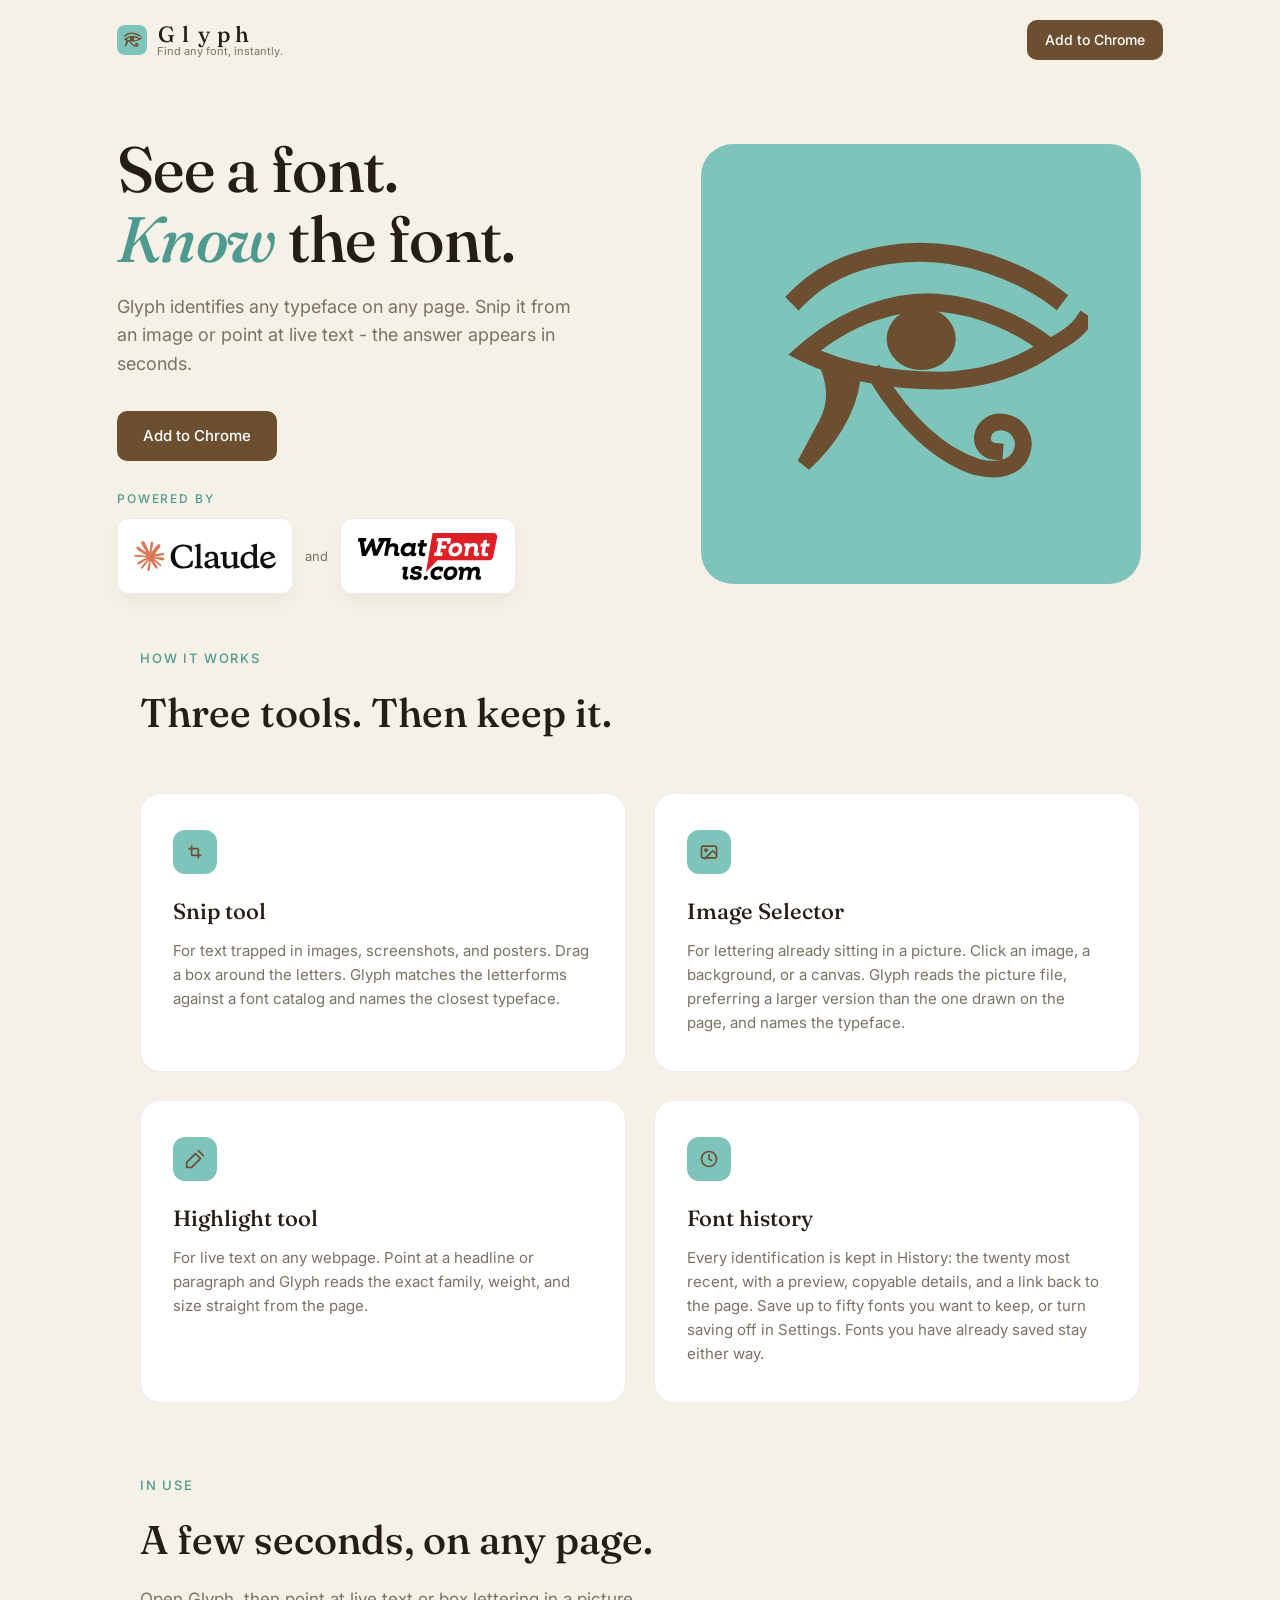
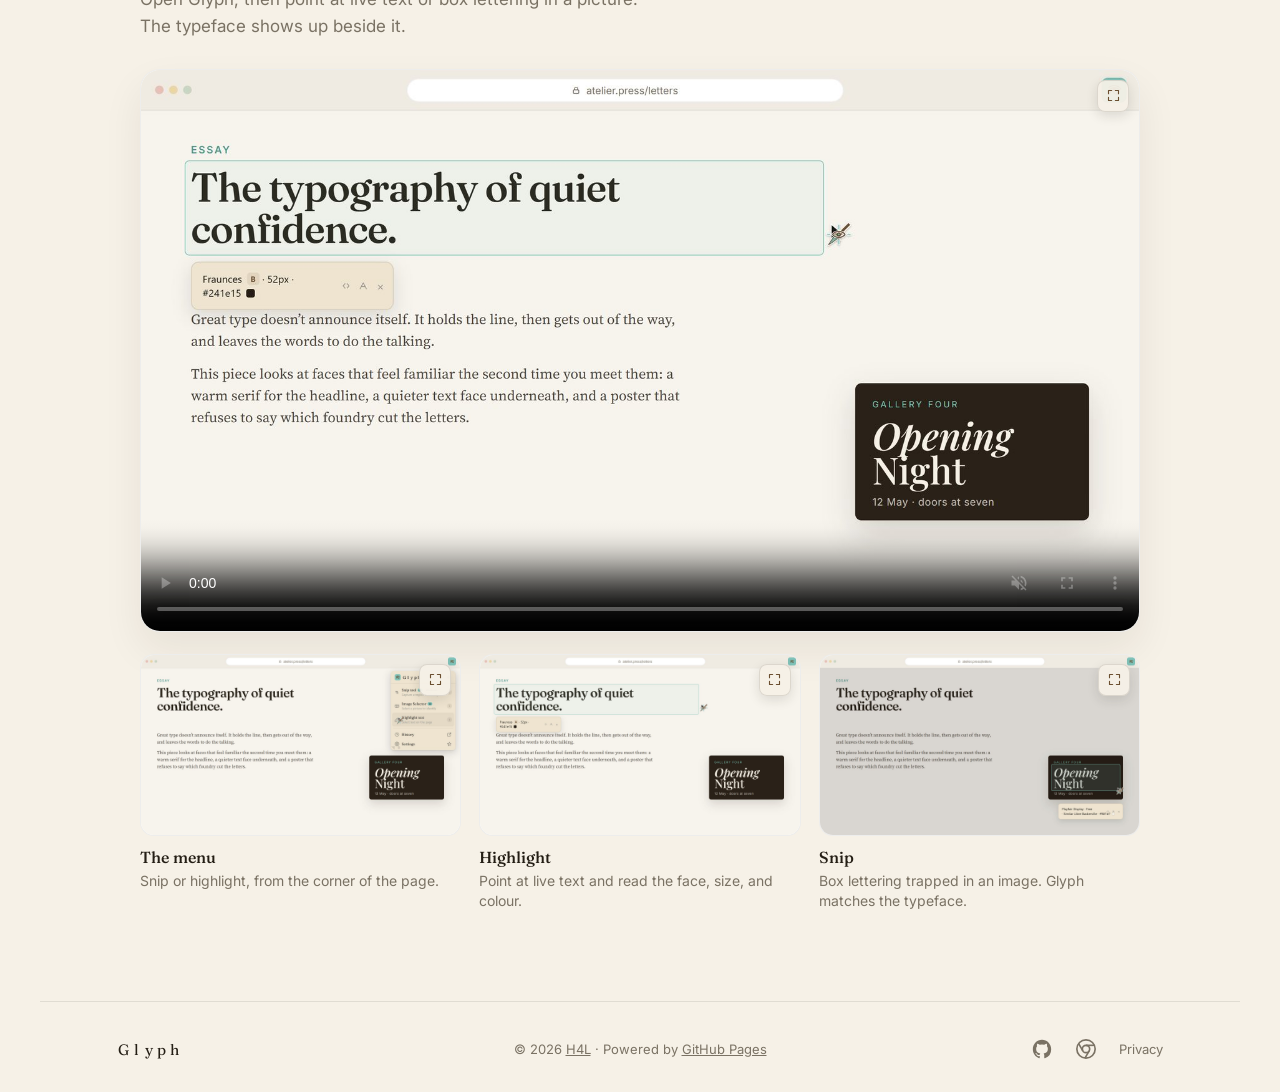
==== commit df40c0ca: "Release Glyph 1.0.0 with Image Selector, a daily identification limit, and the updated site. Co-auth" ====
--- a/docs/index.html
+++ b/docs/index.html
@@ -343,7 +343,7 @@
 
 .split {
   display: grid;
-  grid-template-columns: repeat(auto-fit, minmax(280px, 1fr));
+  grid-template-columns: 1fr 1fr;
   gap: 28px;
 }
 .tool-card {
@@ -403,6 +403,7 @@
   .nav-links a:not(.btn) { display: none; }
   .footer-row { grid-template-columns: 1fr; justify-items: center; text-align: center; }
   .footer-links { justify-self: center; }
+  .split { grid-template-columns: 1fr; }
   .shot-grid { grid-template-columns: 1fr; }
   .shot-grid figure.is-open {
     width: 100vw;
@@ -572,7 +573,7 @@
 <section class="how" id="how">
   <div class="how-inner">
     <p class="eyebrow">How it works</p>
-    <h2>Two tools. A few seconds.</h2>
+    <h2>Three tools. Then keep it.</h2>
     <div class="split" id="tools">
       <div class="tool-card">
         <div class="icon" aria-hidden="true">
@@ -581,7 +582,16 @@
           </svg>
         </div>
         <h3>Snip tool</h3>
-        <p>For text trapped in images, screenshots, and posters. Drag a box around it - Glyph matches the letterforms against a font catalog and names the closest typeface.</p>
+        <p>For text trapped in images, screenshots, and posters. Drag a box around the letters. Glyph matches the letterforms against a font catalog and names the closest typeface.</p>
+      </div>
+      <div class="tool-card">
+        <div class="icon" aria-hidden="true">
+          <svg width="20" height="20" viewBox="0 0 24 24" fill="none" stroke="#6B4F30" stroke-width="2" stroke-linecap="round" stroke-linejoin="round">
+            <rect x="3" y="5" width="18" height="14" rx="2"/><circle cx="8.5" cy="10" r="1.4"/><path d="m21 15-4.5-4.5L7 20"/>
+          </svg>
+        </div>
+        <h3>Image Selector</h3>
+        <p>For lettering already sitting in a picture. Click an image, a background, or a canvas. Glyph reads the picture file, preferring a larger version than the one drawn on the page, and names the typeface.</p>
       </div>
       <div class="tool-card">
         <div class="icon" aria-hidden="true">
@@ -592,6 +602,15 @@
         <h3>Highlight tool</h3>
         <p>For live text on any webpage. Point at a headline or paragraph and Glyph reads the exact family, weight, and size straight from the page.</p>
       </div>
+      <div class="tool-card">
+        <div class="icon" aria-hidden="true">
+          <svg width="20" height="20" viewBox="0 0 24 24" fill="none" stroke="#6B4F30" stroke-width="2" stroke-linecap="round" stroke-linejoin="round">
+            <circle cx="12" cy="12" r="9"/><path d="M12 7v5l3.2 1.8"/>
+          </svg>
+        </div>
+        <h3>Font history</h3>
+        <p>Every identification is kept in History: the twenty most recent, with a preview, copyable details, and a link back to the page. Save up to fifty fonts you want to keep, or turn saving off in Settings. Fonts you have already saved stay either way.</p>
+      </div>
     </div>
   </div>
 </section>
@@ -602,8 +621,8 @@
     <h2>A few seconds, on any page.</h2>
     <p class="in-use-lead">Open Glyph, then point at live text or box lettering in a picture. The typeface shows up beside it.</p>
     <div class="demo-frame" id="demo-frame">
-      <video id="demo" controls playsinline muted loop preload="metadata" poster="shots/highlight.jpg" width="1280" height="720">
-        <source src="shots/glyph-demo.mp4" type="video/mp4">
+      <video id="demo" controls playsinline muted loop preload="metadata" poster="shots/highlight.jpg?v=1.0.0" width="1280" height="720">
+        <source src="shots/glyph-demo.mp4?v=1.0.0" type="video/mp4">
       </video>
       <button type="button" class="frame-toggle" id="demo-toggle" aria-expanded="false" aria-controls="demo" aria-label="Maximise video">
         <svg class="icon-max" viewBox="0 0 24 24" width="15" height="15" fill="none" stroke="currentColor" stroke-width="1.8" stroke-linecap="round" stroke-linejoin="round" aria-hidden="true"><path d="M9 4H4v5M15 4h5v5M20 15v5h-5M4 15v5h5"/></svg>
@@ -613,7 +632,7 @@
     <div class="shot-grid">
       <figure>
         <button type="button" class="shot-toggle" aria-expanded="false" aria-label="Maximise the menu screenshot">
-          <img src="shots/menu.jpg" width="1600" height="900" alt="The Glyph menu open in the corner of a webpage, with the pointer on Highlight tool.">
+          <img src="shots/menu.jpg?v=1.0.0" width="1600" height="900" alt="The Glyph menu open in the corner of a webpage, showing Snip, Image Selector, and Highlight text, with the pointer on Highlight text.">
           <span class="frame-icon" aria-hidden="true">
             <svg class="icon-max" viewBox="0 0 24 24" width="15" height="15" fill="none" stroke="currentColor" stroke-width="1.8" stroke-linecap="round" stroke-linejoin="round"><path d="M9 4H4v5M15 4h5v5M20 15v5h-5M4 15v5h5"/></svg>
             <svg class="icon-min" viewBox="0 0 24 24" width="15" height="15" fill="none" stroke="currentColor" stroke-width="1.8" stroke-linecap="round" stroke-linejoin="round"><path d="M4 9h5V4M15 4v5h5M20 15h-5v5M9 20v-5H4"/></svg>
@@ -623,7 +642,7 @@
       </figure>
       <figure>
         <button type="button" class="shot-toggle" aria-expanded="false" aria-label="Maximise the highlight screenshot">
-          <img src="shots/highlight.jpg" width="1600" height="900" alt="Highlight tool outlining a headline, with a card reading Fraunces, bold, 52 pixels.">
+          <img src="shots/highlight.jpg?v=1.0.0" width="1600" height="900" alt="Highlight text outlining a headline, with a card reading Fraunces, bold, 52 pixels, and buttons to copy the CSS and open the font.">
           <span class="frame-icon" aria-hidden="true">
             <svg class="icon-max" viewBox="0 0 24 24" width="15" height="15" fill="none" stroke="currentColor" stroke-width="1.8" stroke-linecap="round" stroke-linejoin="round"><path d="M9 4H4v5M15 4h5v5M20 15v5h-5M4 15v5h5"/></svg>
             <svg class="icon-min" viewBox="0 0 24 24" width="15" height="15" fill="none" stroke="currentColor" stroke-width="1.8" stroke-linecap="round" stroke-linejoin="round"><path d="M4 9h5V4M15 4v5h5M20 15h-5v5M9 20v-5H4"/></svg>
@@ -633,7 +652,7 @@
       </figure>
       <figure>
         <button type="button" class="shot-toggle" aria-expanded="false" aria-label="Maximise the snip screenshot">
-          <img src="shots/snip.jpg" width="1600" height="900" alt="Snip tool boxing the words Opening Night on a poster, with a card naming Playfair Display.">
+          <img src="shots/snip.jpg?v=1.0.0" width="1600" height="900" alt="Snip tool boxing the words Opening Night on a poster, with a card naming Playfair Display, marked free, plus a similar face.">
           <span class="frame-icon" aria-hidden="true">
             <svg class="icon-max" viewBox="0 0 24 24" width="15" height="15" fill="none" stroke="currentColor" stroke-width="1.8" stroke-linecap="round" stroke-linejoin="round"><path d="M9 4H4v5M15 4h5v5M20 15v5h-5M4 15v5h5"/></svg>
             <svg class="icon-min" viewBox="0 0 24 24" width="15" height="15" fill="none" stroke="currentColor" stroke-width="1.8" stroke-linecap="round" stroke-linejoin="round"><path d="M4 9h5V4M15 4v5h5M20 15h-5v5M9 20v-5H4"/></svg>
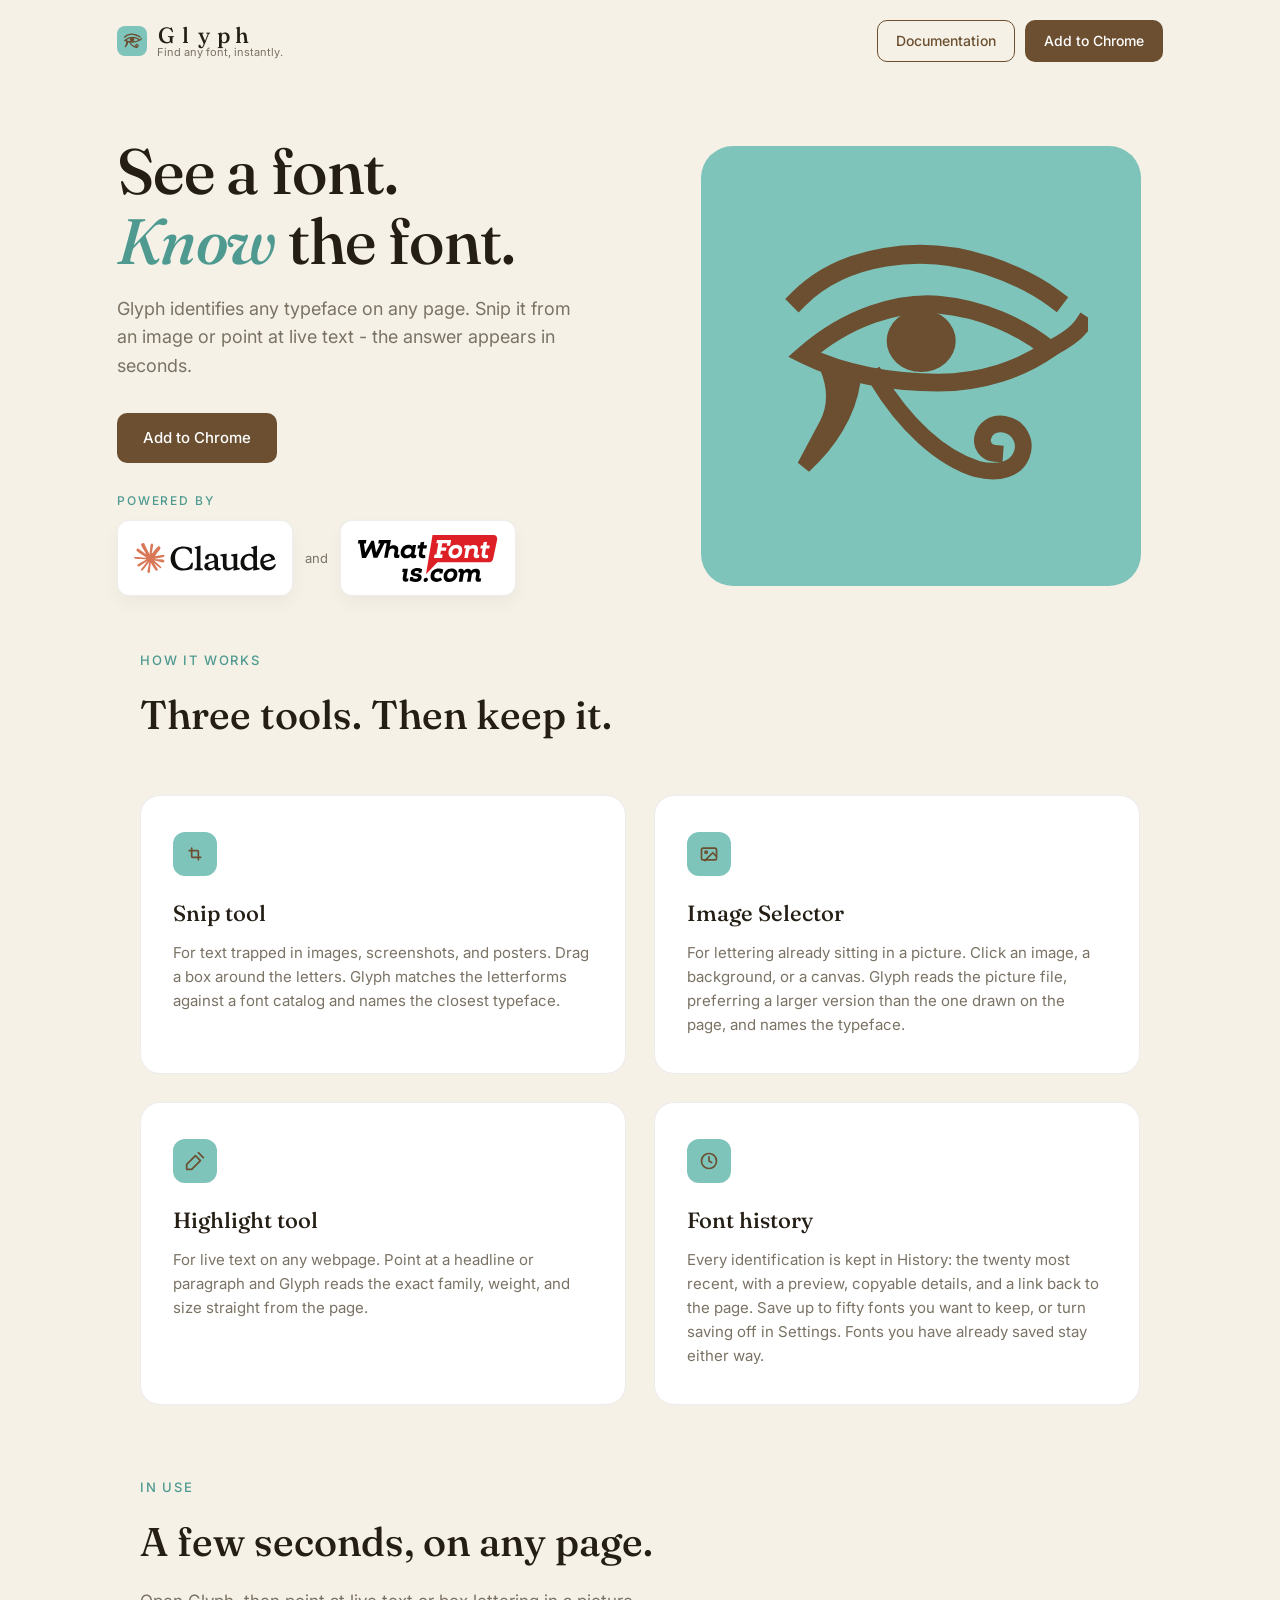
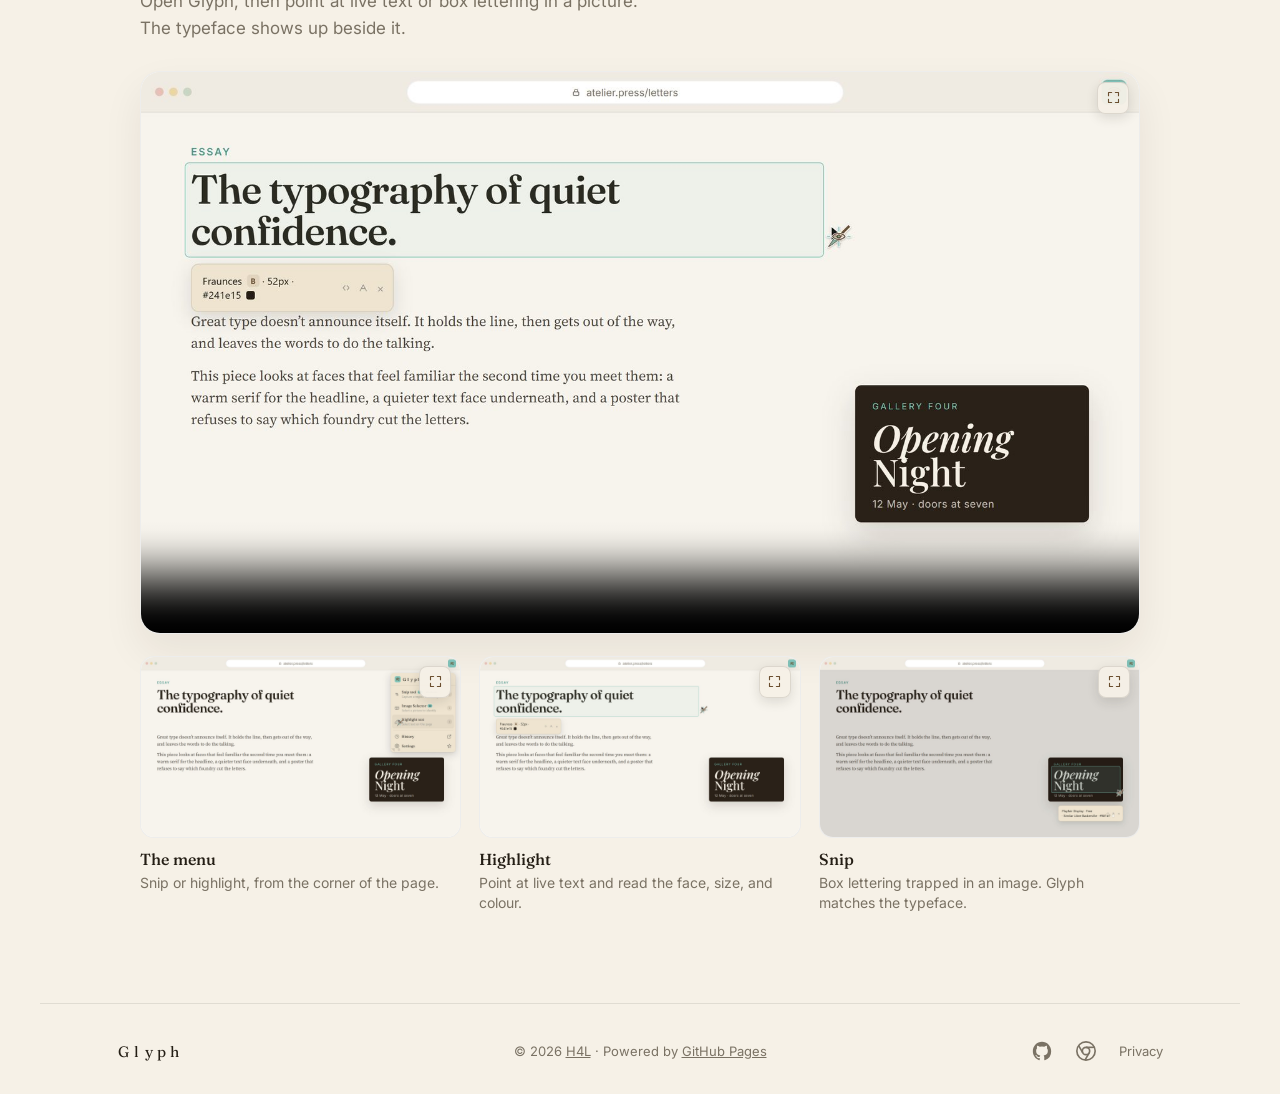
==== commit 04f0790f: "Add a Documentation button beside Add to Chrome in the site header. Co-authored-by: Cursor <cursorag" ====
--- a/docs/index.html
+++ b/docs/index.html
@@ -105,11 +105,14 @@
   background: var(--turquoise);
   display: flex; align-items: center; justify-content: center;
 }
-.nav-links { display: flex; gap: 28px; align-items: center; }
+.nav-links { display: flex; gap: 10px; align-items: center; flex-shrink: 0; }
 .nav-links a { color: var(--muted); text-decoration: none; font-size: 14px; }
 .nav-links a:hover { color: var(--ink); }
+.nav-links a.btn { border: 1.5px solid transparent; white-space: nowrap; }
 .nav-links a.btn-primary { color: #fff; }
 .nav-links a.btn-primary:hover { color: #fff; }
+.nav-links a.btn-ghost { color: var(--bronze); border-color: var(--bronze); }
+.nav-links a.btn-ghost:hover { color: var(--bronze); background: rgba(107, 79, 48, 0.06); }
 
 .hero {
   max-width: 1200px;
@@ -396,6 +399,8 @@
 .footer-link:hover { color: var(--ink); }
 
 @media (max-width: 760px) {
+  nav { flex-wrap: wrap; row-gap: 14px; }
+  .nav-links { width: 100%; justify-content: flex-end; }
   .hero { grid-template-columns: 1fr; padding-top: 4vh; }
   .hero-eye { max-width: 300px; order: -1; }
   .logo-link { width: 148px; height: 64px; padding: 8px 10px; }
@@ -534,6 +539,7 @@
     </span>
   </div>
   <div class="nav-links">
+    <a href="https://flying-sun-2a4.notion.site/Glyph-3d42d1133285801b932cc5f939bff242?source=copy_link" class="btn btn-ghost" style="padding: 9px 18px;">Documentation</a>
     <a href="https://chromewebstore.google.com/detail/glyph/ibioikhlalicigjadkpjfcjhdlkeegnj" class="btn btn-primary" style="padding: 9px 18px;">Add to Chrome</a>
   </div>
 </nav>
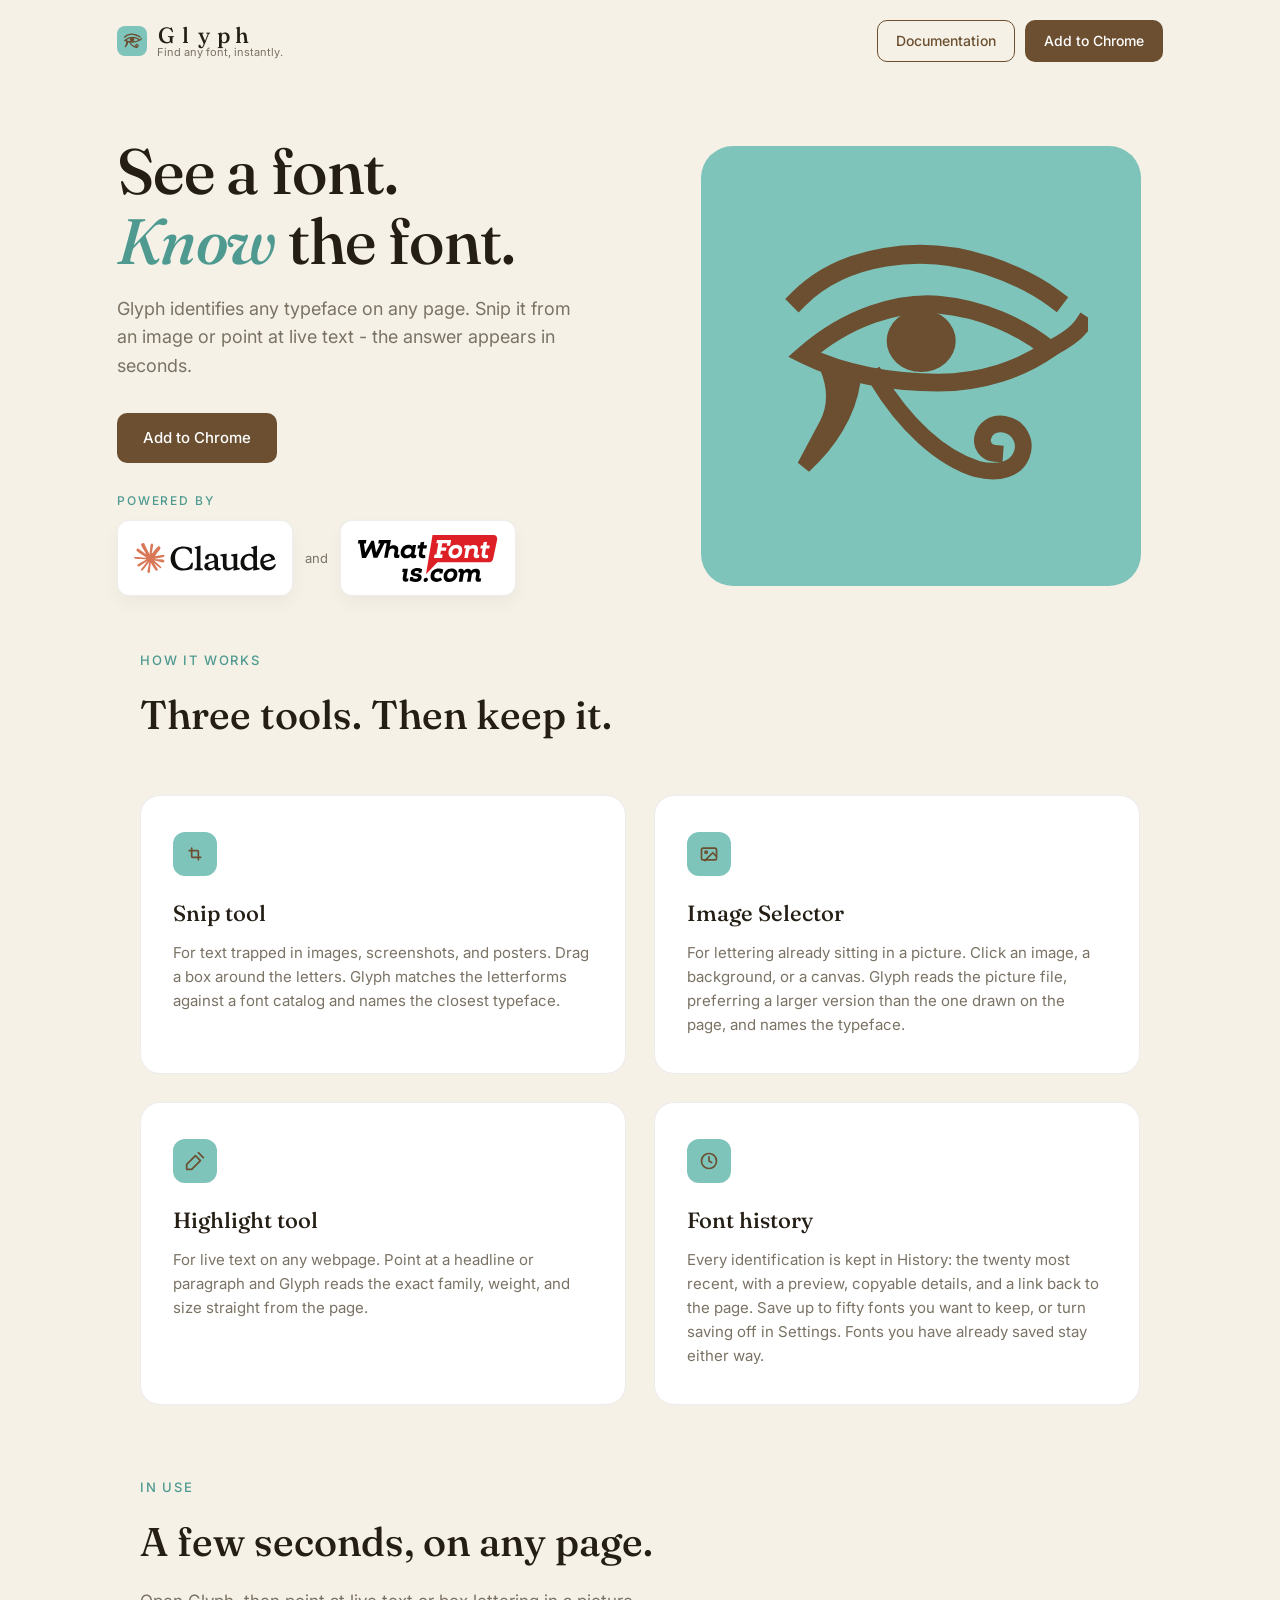
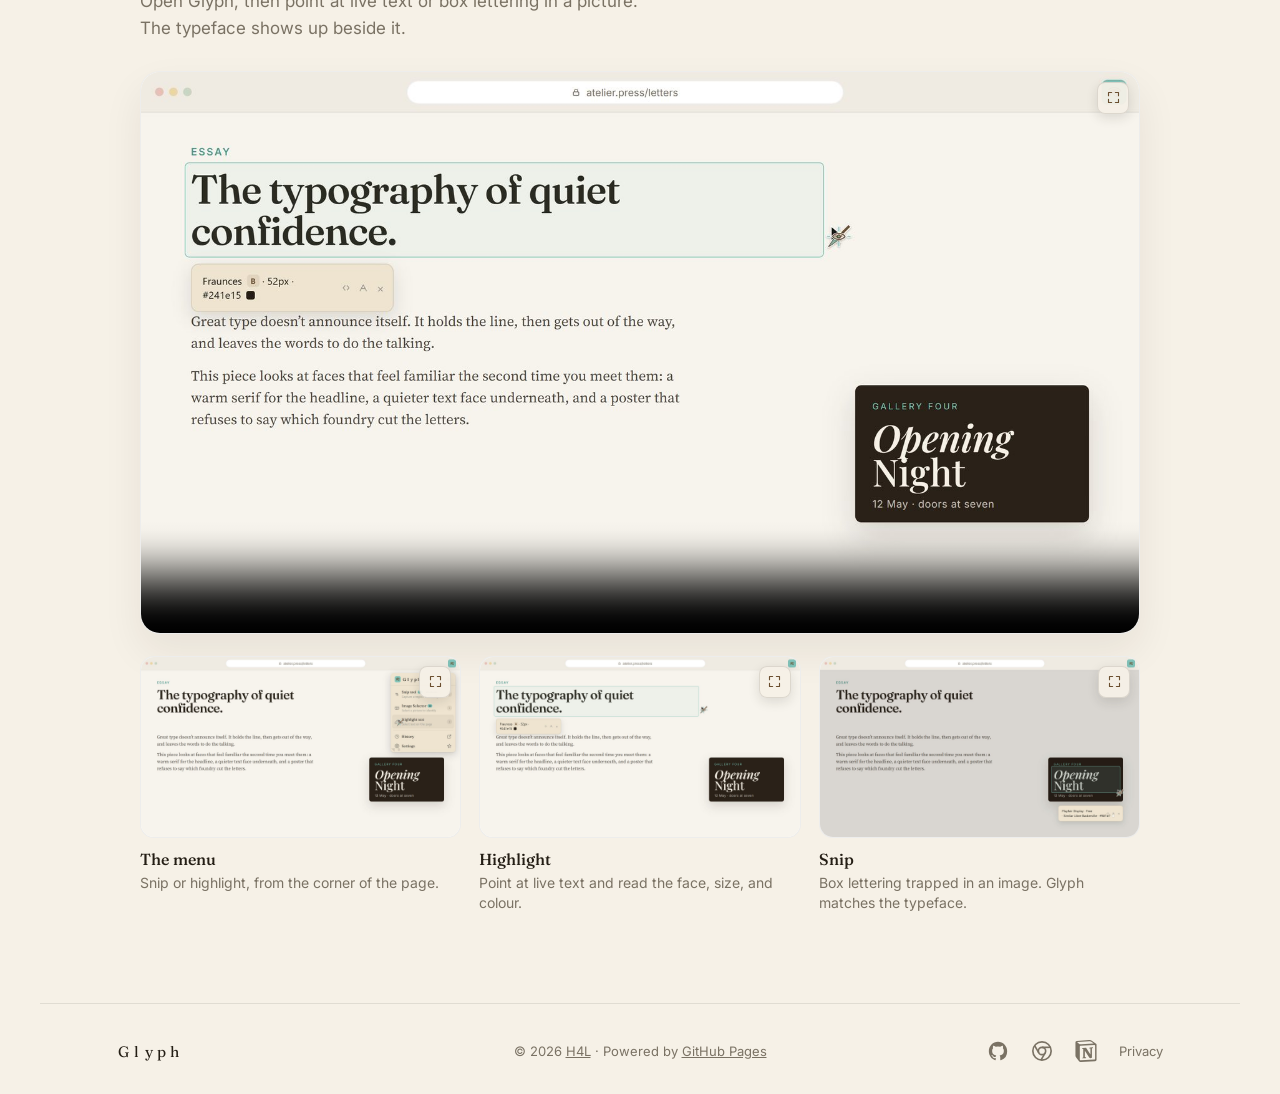
==== commit 215fd4a9: "Add a Notion icon in the site footer that opens the documentation. Co-authored-by: Cursor <cursorage" ====
--- a/docs/index.html
+++ b/docs/index.html
@@ -684,6 +684,9 @@
     <a href="https://chromewebstore.google.com/detail/glyph/ibioikhlalicigjadkpjfcjhdlkeegnj" class="footer-link" aria-label="Chrome Web Store">
       <svg width="22" height="22" viewBox="0 0 24 24" fill="none" stroke="currentColor" stroke-width="1.8" aria-hidden="true"><circle cx="12" cy="12" r="10"/><circle cx="12" cy="12" r="4"/><path d="M21.17 8H12"/><path d="M3.95 6.06 8.54 14"/><path d="M10.88 21.94 15.46 14"/></svg>
     </a>
+    <a href="https://flying-sun-2a4.notion.site/Glyph-3d42d1133285801b932cc5f939bff242?source=copy_link" class="footer-link" aria-label="Documentation">
+      <svg width="22" height="22" viewBox="0 0 24 24" fill="currentColor" aria-hidden="true"><path d="M4.459 4.208c.746.606 1.026.56 2.428.466l13.215-.793c.28 0 .047-.28-.046-.326L17.86 1.968c-.42-.326-.981-.7-2.055-.607L3.01 2.295c-.466.046-.56.28-.374.466zm.793 3.08v13.904c0 .747.373 1.027 1.214.98l14.523-.84c.841-.046.935-.56.935-1.167V6.354c0-.606-.233-.933-.748-.887l-15.177.887c-.56.047-.747.327-.747.933zm14.337.745c.093.42 0 .84-.42.888l-.7.14v10.264c-.608.327-1.168.514-1.635.514-.748 0-.935-.234-1.495-.933l-4.577-7.186v6.952L12.21 19s0 .84-1.168.84l-3.222.186c-.093-.186 0-.653.327-.746l.84-.233V9.854L7.822 9.76c-.094-.42.14-1.026.793-1.073l3.456-.233 4.764 7.279v-6.44l-1.215-.139c-.093-.514.28-.887.747-.933zM1.936 1.035l13.31-.98c1.634-.14 2.055-.047 3.082.7l4.249 2.986c.7.513.934.653.934 1.213v16.378c0 1.026-.373 1.634-1.68 1.726l-15.458.934c-.98.047-1.448-.093-1.962-.747l-3.129-4.06c-.56-.747-.793-1.306-.793-1.96V2.667c0-.839.374-1.54 1.447-1.632z"/></svg>
+    </a>
     <a href="privacy/" class="footer-link">Privacy</a>
   </div>
   </div>
